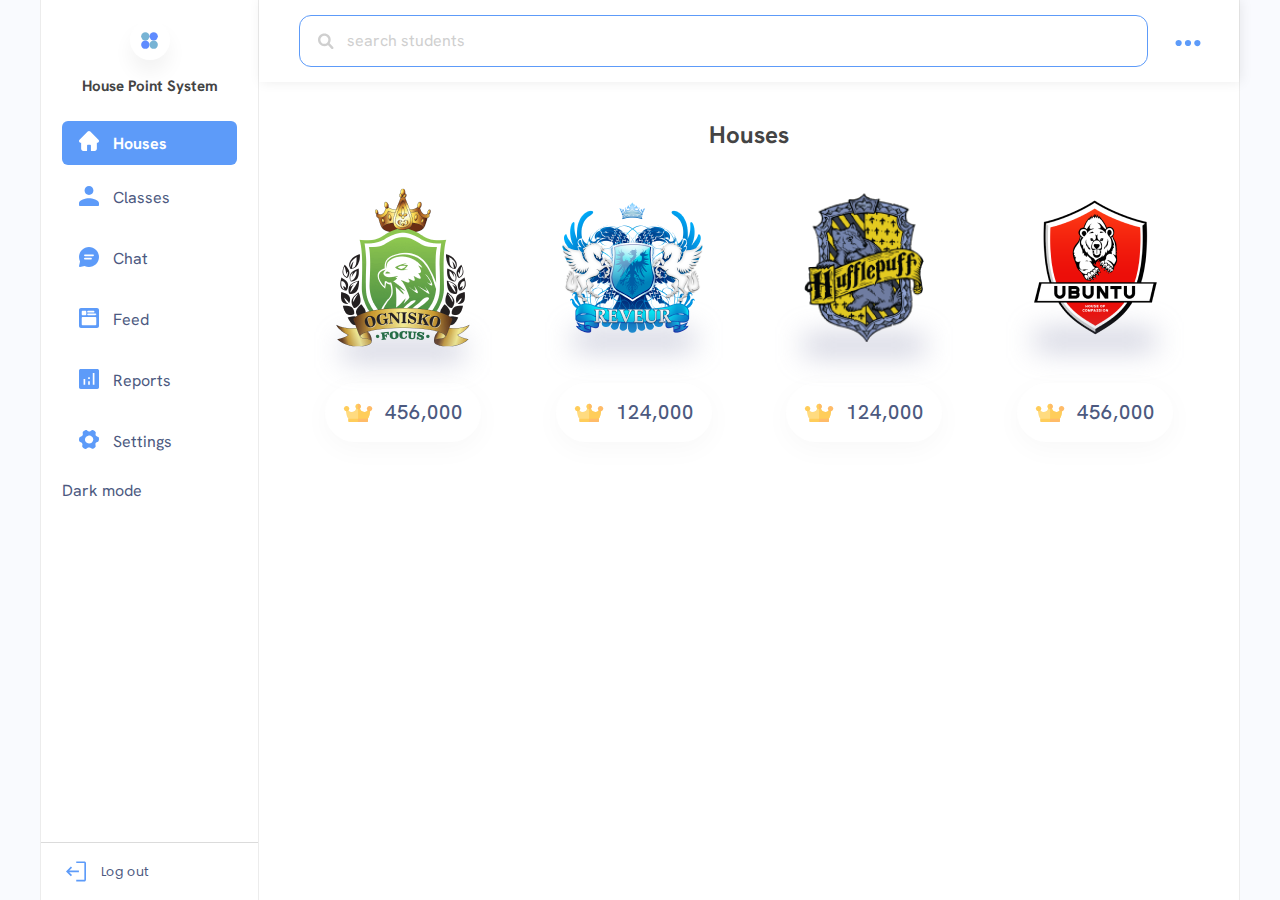
==== index.html @ 37ac84a2 "initial commit" ====
<!DOCTYPE html>
<html lang="en">
<head>
    <meta charset="UTF-8">
    <meta http-equiv="X-UA-Compatible" content="IE=edge">
    <meta name="viewport" content="width=device-width, initial-scale=1.0">
    <!-- Hanken Grotesk Fonts -->
    <link rel="preconnect" href="https://fonts.googleapis.com"><link rel="preconnect" href="https://fonts.gstatic.com" crossorigin><link href="https://fonts.googleapis.com/css2?family=Hanken+Grotesk:ital,wght@0,300;0,400;0,500;0,600;0,700;1,400;1,500&display=swap" rel="stylesheet">
    <!-- Poppins Fonts -->
    <link rel="preconnect" href="https://fonts.googleapis.com"><link rel="preconnect" href="https://fonts.gstatic.com" crossorigin><link href="https://fonts.googleapis.com/css2?family=Poppins:ital,wght@0,300;0,400;0,500;0,600;0,700;1,300;1,400;1,500;1,600&display=swap" rel="stylesheet">
    <!-- Roboto Fonts -->
    <link rel="preconnect" href="https://fonts.googleapis.com"><link rel="preconnect" href="https://fonts.gstatic.com" crossorigin><link href="https://fonts.googleapis.com/css2?family=Roboto:wght@400;500;700&display=swap" rel="stylesheet">
    <!-- CSS -->
    <link rel="stylesheet" href="./css/style.css">
    <title>House Point System</title>
</head>
<body>
    <div class="layout">

        <!-- ================ Sidebar Start ================== -->
        <aside class="sidebar">

            <!-- Menu -->
            <div class="sidebar__menu">

                <div class="sidebar__menu-brand">
                    <div class="sidebar__menu-logo">
                        <img src="./images/logo.svg" alt="Logo">
                    </div>
                    <h5 class="sidebar__menu-title">House Point System</h5>
                </div>

                <nav class="sidebar__menu-nav">
                    <ul class="sidebar__menu-list">
                        <li class="sidebar__menu-item">
                            <a href="#" class="sidebar__menu-link active">
                                <span class="sidebar__menu-icon">
                                    <svg width="20" height="21" viewBox="0 0 20 21" fill="none" xmlns="http://www.w3.org/2000/svg">
                                    <path d="M19.4628 8.69992C19.4623 8.69947 19.4618 8.69901 19.4614 8.69855L11.3021 0.539606C10.9544 0.19167 10.492 0 10.0001 0C9.50828 0 9.04589 0.191517 8.69796 0.539453L0.542984 8.69428C0.540237 8.69702 0.53749 8.69992 0.534743 8.70267C-0.179441 9.42097 -0.17822 10.5864 0.538253 11.3029C0.865587 11.6304 1.29791 11.8201 1.76015 11.8399C1.77892 11.8417 1.79784 11.8426 1.81692 11.8426H2.14212V17.8471C2.14212 19.0353 3.10886 20.002 4.29733 20.002H7.48949C7.81301 20.002 8.07549 19.7397 8.07549 19.416V14.7085C8.07549 14.1663 8.51651 13.7253 9.05871 13.7253H10.9415C11.4837 13.7253 11.9248 14.1663 11.9248 14.7085V19.416C11.9248 19.7397 12.1871 20.002 12.5108 20.002H15.7029C16.8914 20.002 17.8581 19.0353 17.8581 17.8471V11.8426H18.1597C18.6514 11.8426 19.1138 11.6511 19.4618 11.3032C20.1791 10.5855 20.1794 9.41808 19.4628 8.69992Z" fill="currentColor"/>
                                    </svg>
                                </span>
                                <span>Houses</span>
                            </a>
                        </li>

                        <li class="sidebar__menu-item">
                            <a href="./classes.html" class="sidebar__menu-link">
                                <span class="sidebar__menu-icon">
                                    <svg width="20" height="20" viewBox="0 0 20 20" fill="none" xmlns="http://www.w3.org/2000/svg">
                                    <path fill-rule="evenodd" clip-rule="evenodd" d="M10 0C7.5434 0 5.55556 1.98785 5.55556 4.44444C5.55556 6.90104 7.5434 8.88889 10 8.88889C12.4566 8.88889 14.4444 6.90104 14.4444 4.44444C14.4444 1.98785 12.4566 0 10 0ZM10 12.2222C6.66233 12.2222 0 13.8976 0 17.2222V18.8889C0 19.5009 0.499132 20 1.11111 20H18.8889C19.5009 20 20 19.5009 20 18.8889V17.2222C20 13.8976 13.3377 12.2222 10 12.2222Z" fill="currentColor"/>
                                    </svg>
                                </span>
                                <span>Classes</span>
                            </a>
                        </li>

                        <li class="sidebar__menu-item">
                            <a href="./chat.html" class="sidebar__menu-link">
                                <span class="sidebar__menu-icon">
                                    <svg width="20" height="20" viewBox="0 0 20 20" fill="none" xmlns="http://www.w3.org/2000/svg">
                                    <path d="M17.0627 2.92973C13.1567 -0.976283 6.83461 -0.976869 2.92805 2.92973C-0.212954 6.0707 -0.806496 10.7411 1.05048 14.4605L0.0209755 18.9889C-0.112838 19.5775 0.414677 20.1052 1.00349 19.9714L5.53193 18.9419C12.1162 22.2293 19.9902 17.47 19.9902 9.99708C19.9902 7.32745 18.9505 4.81755 17.0627 2.92973ZM12.0803 12.4859H5.82548C5.37208 12.4859 5.00453 12.1184 5.00453 11.665C5.00453 11.2116 5.37208 10.8441 5.82548 10.8441H12.0803C12.5337 10.8441 12.9012 11.2116 12.9012 11.665C12.9012 12.1184 12.5337 12.4859 12.0803 12.4859ZM14.1652 9.15006H5.82548C5.37208 9.15006 5.00453 8.78251 5.00453 8.32912C5.00453 7.87572 5.37208 7.50817 5.82548 7.50817H14.1652C14.6186 7.50817 14.9862 7.87572 14.9862 8.32912C14.9862 8.78251 14.6186 9.15006 14.1652 9.15006Z" fill="currentColor"/>
                                    </svg>
                                </span>
                                <span>Chat</span>
                            </a>
                        </li>

                        <li class="sidebar__menu-item">
                            <a href="./feed.html" class="sidebar__menu-link">
                                <span class="sidebar__menu-icon">
                                    <svg width="20" height="20" viewBox="0 0 20 20" fill="none" xmlns="http://www.w3.org/2000/svg">
                                    <path fill-rule="evenodd" clip-rule="evenodd" d="M0 2C0 0.895431 0.895431 0 2 0H18C19.1046 0 20 0.895431 20 2V18C20 19.1046 19.1046 20 18 20H2C0.895431 20 0 19.1046 0 18V2ZM2.72727 3.72728C2.72727 3.17499 3.17499 2.72728 3.72727 2.72728H6.27273C6.82501 2.72728 7.27273 3.17499 7.27273 3.72728V6.27273C7.27273 6.82502 6.82501 7.27273 6.27273 7.27273H3.72727C3.17499 7.27273 2.72727 6.82502 2.72727 6.27273V3.72728ZM9.09091 2.72728C8.58883 2.72728 8.18182 3.13429 8.18182 3.63637C8.18182 4.13844 8.58883 4.54546 9.09091 4.54546H14.5455C15.0475 4.54546 15.4545 4.13844 15.4545 3.63637C15.4545 3.13429 15.0475 2.72728 14.5455 2.72728H9.09091ZM8.18182 6.36364C8.18182 5.86156 8.58883 5.45455 9.09091 5.45455H16.3636C16.8657 5.45455 17.2727 5.86156 17.2727 6.36364C17.2727 6.86572 16.8657 7.27273 16.3636 7.27273H9.09091C8.58883 7.27273 8.18182 6.86572 8.18182 6.36364ZM3.72727 9.09091C3.17499 9.09091 2.72727 9.53863 2.72727 10.0909V16.2727C2.72727 16.825 3.17499 17.2727 3.72727 17.2727H16.2727C16.825 17.2727 17.2727 16.825 17.2727 16.2727V10.0909C17.2727 9.53863 16.825 9.09091 16.2727 9.09091H3.72727Z" fill="currentColor"/>
                                    </svg>
                                </span>
                                <span>Feed</span>
                            </a>
                        </li>

                        <li class="sidebar__menu-item">
                            <a href="#" class="sidebar__menu-link">
                                <span class="sidebar__menu-icon">
                                    <svg width="20" height="20" viewBox="0 0 20 20" fill="none" xmlns="http://www.w3.org/2000/svg">
                                    <path d="M4.55556 15.6389H6.22222V9.94444H4.55556V15.6389ZM13.7778 15.6389H15.4444V3.97222H13.7778V15.6389ZM9.16667 15.6389H10.8333V12.3611H9.16667V15.6389ZM9.16667 9.94444H10.8333V8.27778H9.16667V9.94444ZM1.66667 20C1.22222 20 0.833333 19.8333 0.5 19.5C0.166667 19.1667 0 18.7778 0 18.3333V1.66667C0 1.22222 0.166667 0.833333 0.5 0.5C0.833333 0.166667 1.22222 0 1.66667 0H18.3333C18.7778 0 19.1667 0.166667 19.5 0.5C19.8333 0.833333 20 1.22222 20 1.66667V18.3333C20 18.7778 19.8333 19.1667 19.5 19.5C19.1667 19.8333 18.7778 20 18.3333 20H1.66667Z" fill="currentColor"/>
                                    </svg>
                                </span>
                                <span>Reports</span>
                            </a>
                        </li>

                        <li class="sidebar__menu-item">
                            <a href="#" class="sidebar__menu-link">
                                <span class="sidebar__menu-icon">
                                    <svg width="20" height="19" viewBox="0 0 20 19" fill="none" xmlns="http://www.w3.org/2000/svg">
                                    <path d="M19.7275 7.33663C19.3422 6.9604 17.8009 6.58416 17.0302 5.83168C16.8375 5.64356 16.8375 5.45545 16.6449 5.26733C16.4522 4.32673 16.6449 3.57426 16.8375 2.82178C16.8375 2.25743 16.4522 1.69307 15.6815 0.940594C14.9109 0.376238 13.9475 0 13.3695 0H13.1769C12.5989 0 11.4429 1.31683 10.6722 1.50495C10.4796 1.50495 10.2869 1.50495 10.0942 1.50495H9.90156C8.93822 1.12871 8.36023 0.564357 7.97489 0.188119C7.78223 4.20478e-08 7.3969 0 7.20423 0C6.8189 0 6.43356 0.188119 5.85557 0.376238C4.89224 0.752475 3.92891 1.50495 3.73624 2.06931C3.73624 2.25743 3.73624 2.44554 3.73624 2.63366C3.73624 3.38614 3.92891 4.32673 3.73624 5.07921C3.54357 5.26733 3.35091 5.64356 3.15824 5.83168C2.38758 6.58416 1.61691 6.77228 1.03891 6.9604C0.460916 7.14852 0.26825 7.71287 0.0755839 8.84159C-0.117082 9.78218 0.0755836 11.099 0.460916 11.4752C0.846248 12.0396 2.38758 12.2277 2.96557 12.9802C3.15824 13.1683 3.15824 13.5446 3.35091 13.7327C3.54357 14.8614 3.35091 15.4257 3.15824 16.1782C3.15824 16.7426 3.54357 17.3069 4.31424 18.0594C5.0849 18.6238 6.04823 19 6.62623 19H6.8189C7.3969 19 8.55289 17.6832 9.32356 17.4951C9.51622 17.4951 9.70889 17.4951 9.90156 17.4951C10.0942 17.4951 10.4796 17.4951 10.6722 17.4951C11.6355 17.6832 12.2135 18.2475 12.5989 18.6238C12.5989 18.6238 12.5989 18.6238 12.7915 18.6238C12.9842 18.8119 13.1769 18.8119 13.3695 18.8119C13.7549 18.8119 14.1402 18.6238 14.7182 18.4356C15.6815 18.0594 16.4522 17.1188 16.6449 16.5545C16.8375 15.9901 16.2595 14.4852 16.4522 13.5446C16.6449 13.3564 16.6449 13.1683 16.8375 12.7921C17.6082 12.0396 18.3789 11.8515 18.9569 11.6634C19.5349 11.4752 19.7275 10.7228 19.9202 9.78218C20.1129 8.84159 19.9202 7.71287 19.7275 7.33663ZM12.9842 12.4158C12.9842 12.604 12.9842 12.604 12.9842 12.4158C12.0209 13.1683 11.0576 13.5446 10.0942 13.5446C9.32356 13.5446 8.55289 13.3564 7.78223 12.7921C7.01156 12.4158 6.62623 11.6634 6.2409 10.9109C6.04823 10.3465 5.85557 9.59406 6.04823 8.84159C6.2409 8.08911 6.62623 7.33663 7.20423 6.77228C7.78223 6.20792 8.36023 5.83168 9.13089 5.64356H9.32356C10.0942 5.45545 10.8649 5.64356 11.6355 5.83168C12.4062 6.20792 12.9842 6.77228 13.5622 7.33663C13.9475 8.08911 14.3329 8.84159 14.3329 9.59406C14.1402 10.7228 13.7549 11.6634 12.9842 12.4158Z" fill="currentColor"/>
                                    </svg>
                                </span>
                                <span>Settings</span>
                            </a>
                        </li>

                        <li class="sidebar__menu-item">
                            <button id="dark-light-mode">Dark mode</button>
                        </li>
                    </ul>
                </nav>
            </div>

            <!-- Logout link -->
            <div class="sidebar__logout">
                <a href="./login.html" class="sidebar__logout-link">
                    <img src="./images/logout-icon.svg" alt="icon">
                    <span>Log out</span>
                </a>
            </div>
        </aside>
        <!-- ================ Sidebar End ================== -->

        <main class="main-section">

            <!-- ================ Search Start ================== -->
            <section class="search">
                <form class="search__form">
                    <div class="search__form-row">
                        <img src="./images/search-icon.svg" class="search__form-icon" alt="Search icon">
                        <input type="text" class="search__form-input" placeholder="search students">
                    </div>
                </form>
                <div class="search__dropwdown">
                    <button type="button" class="search__dropwdown-btn">
                        <img src="./images/dots-icon.svg" alt="Dots icon">
                    </button>
                    <div class="search__dropwdown-dropwdown">
                        <div class="search__dropwdown-header">
                            <h3>More options</h3>
                            <button class="search__dropwdown-close">
                                <svg width="20" height="20" viewBox="0 0 20 20" fill="none" xmlns="http://www.w3.org/2000/svg">
                                <path fill-rule="evenodd" clip-rule="evenodd" d="M1.94663 16.6131L8.24543 9.99935L1.94663 3.38561C1.53063 2.94881 1.58684 2.29121 2.07217 1.91681C2.5575 1.54241 3.28816 1.593 3.70416 2.02979L10.0013 8.64179L16.2984 2.02979C16.7144 1.593 17.4451 1.54241 17.9304 1.91681C18.4158 2.29121 18.472 2.94881 18.056 3.38561L11.7572 9.99935L18.056 16.6131C18.472 17.0499 18.4158 17.7075 17.9304 18.0819C17.4451 18.4563 16.7144 18.4057 16.2984 17.9689L10.0013 11.3569L3.70416 17.9689C3.28816 18.4057 2.5575 18.4563 2.07217 18.0819C1.58684 17.7075 1.53063 17.0499 1.94663 16.6131Z" fill="currentColor"/>
                                </svg>
                            </button>
                        </div>
                        <ul class="search__dropwdown-list">
                            <div class="search__dropwdown-arrow">
                                <div class="search__dropwdown-rectangle"></div>
                            </div>
                            <li class="search__dropwdown-item">
                                <button type="button" class="search__dropwdown-link" data-id="multi-points-modal">
                                    <img src="./images/check.svg" class="search__dropwdown-icon" alt="Check icon">
                                    <span>Adjust Points For Multiple Houses</span>
                                </button>
                            </li>
                            <li class="search__dropwdown-item">
                                <button type="button" class="search__dropwdown-link" data-id="reset-points-modal">
                                    <img src="./images/reset.svg" class="search__dropwdown-icon" alt="Reset icon">
                                    <span>Reset House Points</span>
                                </button>
                            </li>
                        </ul>
                    </div>
                </div>
            </section>
            <!-- ================ Search End ================== -->

            <!-- ================ Houses Start ================== -->
            <section class="houses">
                <div class="houses-wrapper">
                    <h3 class="text-center">Houses</h3>
    
                    <div class="houses__cards">
    
                        <!-- Card 1 -->
                        <div class="houses__card" data-id="ognisko-modal">
                            <div class="houses__card-image">
                                <img src="./images/ognisko.png" alt="Ognisko">
                                <div class="houses__card-shadow"></div>
                            </div>
                            <div class="houses__card-footer">
                                <div class="houses__card-count">
                                    <img src="./images/crown.svg" alt="Crown icon">
                                    <p>456,000</p>
                                </div>
                            </div>
                        </div>
    
                        <!-- Card 2 -->
                        <div class="houses__card" data-id="reveur-modal">
                            <div class="houses__card-image">
                                <img src="./images/reveur.png" alt="Reveur">
                                <div class="houses__card-shadow"></div>
                            </div>
                            <div class="houses__card-footer">
                                <div class="houses__card-count">
                                    <img src="./images/crown.svg" alt="Crown icon">
                                    <p>124,000</p>
                                </div>
                            </div>
                        </div>
    
                        <!-- Card 3 -->
                        <div class="houses__card" data-id="hufflepuf-modal">
                            <div class="houses__card-image">
                                <img src="./images/hufflepuf.png" alt="Hufflepuf">
                                <div class="houses__card-shadow"></div>
                            </div>
                            <div class="houses__card-footer">
                                <div class="houses__card-count">
                                    <img src="./images/crown.svg" alt="Crown icon">
                                    <p>124,000</p>
                                </div>
                            </div>
                        </div>
    
                        <!-- Card 4 -->
                        <div class="houses__card" data-id="ubuntu-modal">
                            <div class="houses__card-image">
                                <img src="./images/ubunto.png" alt="Ubunto">
                                <div class="houses__card-shadow"></div>
                            </div>
                            <div class="houses__card-footer">
                                <div class="houses__card-count">
                                    <img src="./images/crown.svg" alt="Crown icon">
                                    <p>456,000</p>
                                </div>
                            </div>
                        </div>
                    </div>
                </div>
            </section>
            <!-- ================ Houses End ================== -->
        </main>
    </div>

    <!-- ================ Ognisko Modal Start ================== -->
    <div class="backdrop ognisko-modal">
        <div class="modal">
            <div class="modal__header">
                <img src="./images/ognisko.png" class="modal__header-image" alt="ognisko image">
                <button type="button" class="modal__header-btn" data-toggle="ognisko-modal">
                    <svg width="20" height="20" viewBox="0 0 20 20" fill="none" xmlns="http://www.w3.org/2000/svg">
                    <path fill-rule="evenodd" clip-rule="evenodd" d="M1.94663 16.6131L8.24543 9.99935L1.94663 3.38561C1.53063 2.94881 1.58684 2.29121 2.07217 1.91681C2.5575 1.54241 3.28816 1.593 3.70416 2.02979L10.0013 8.64179L16.2984 2.02979C16.7144 1.593 17.4451 1.54241 17.9304 1.91681C18.4158 2.29121 18.472 2.94881 18.056 3.38561L11.7572 9.99935L18.056 16.6131C18.472 17.0499 18.4158 17.7075 17.9304 18.0819C17.4451 18.4563 16.7144 18.4057 16.2984 17.9689L10.0013 11.3569L3.70416 17.9689C3.28816 18.4057 2.5575 18.4563 2.07217 18.0819C1.58684 17.7075 1.53063 17.0499 1.94663 16.6131Z" fill="currentColor"/>
                    </svg>
                </button>
            </div>
            <div class="modal__body">
                <div class="points__current">
                    <p class="text-center">Current Points</p>
                    <div class="points__current-score">
                        <img src="./images/crown.svg" alt="Crown icon">
                        <p>12,400</p>
                    </div>
                </div>

                <form class="addpoints">
                    <div class="addpoints__tabs">

                        <div class="addpoints__tabs-header ognisko-tab-header">
                            <button type="button" class="addpoints__tabs-btn active" data-toggle="ognisko-add-points-tab">
                                Add points
                            </button>
                            <button type="button" class="addpoints__tabs-btn subtract-btn" data-toggle="ognisko-subtract-points-tab">
                                Subtract points
                            </button>
                        </div>

                        <div class="addpoints__tabs-content">
                            <div class="addpoints__tabs-tab ognisko-add-points-tab active ognisko-tab-content">
                                <div class="addpoints__amount">
                                    <p class="addpoints__amount-title">Select Amount</p>

                                    <div class="addpoints__amount-slider-wrapper no-scrollbar">
                                        <div class="addpoints__amount-slider">
                                            <div class="addpoints__amount-item">
                                                <p>+100</p>
                                            </div>
                                            <div class="addpoints__amount-item active">
                                                <p>+200</p>
                                            </div>
                                            <div class="addpoints__amount-item">
                                                <p>+300</p>
                                            </div>
                                            <div class="addpoints__amount-item">
                                                <p>+400</p>
                                            </div>
                                            <div class="addpoints__amount-item">
                                                <p>+500</p>
                                            </div>
                                        </div>
                                    </div>
                                </div>

                                <div class="select__slider-container no-scrollbar">
                                    <div class="select__slider">
                                        <div class="select__slider-item">
                                            <p>Choose Reason</p>
                                        </div>
                                        <div class="select__slider-item">
                                            <p>Active in Class</p>
                                        </div>
                                        <div class="select__slider-item">
                                            <p>Helping Another Student</p>
                                        </div>
                                        <div class="select__slider-item active">
                                            <p>Turned in Homework</p>
                                        </div>
                                        <div class="select__slider-item">
                                            <p>Reason 1</p>
                                        </div>
                                        <div class="select__slider-item">
                                            <p>Reason 2</p>
                                        </div>
                                        <div class="select__slider-item">
                                            <p>Reason 3</p>
                                        </div>
                                        <div class="select__slider-item">
                                            <p>Reason 4</p>
                                        </div>
                                        <div class="select__slider-item">
                                            <p>Reason 5</p>
                                        </div>
                                        <div class="select__slider-item">
                                            <p>Reason 6</p>
                                        </div>
                                    </div>
                                </div>
                            </div>
                            <div class="addpoints__tabs-tab ognisko-subtract-points-tab ognisko-tab-content">
                                <div class="addpoints__amount subtract-amount">
                                    <p class="addpoints__amount-title">Select Amount</p>

                                    <div class="addpoints__amount-slider-wrapper no-scrollbar">
                                        <div class="addpoints__amount-slider subtract-slider">
                                            <div class="addpoints__amount-item">
                                                <p>-100</p>
                                            </div>
                                            <div class="addpoints__amount-item active">
                                                <p>-200</p>
                                            </div>
                                            <div class="addpoints__amount-item">
                                                <p>-300</p>
                                            </div>
                                            <div class="addpoints__amount-item">
                                                <p>-400</p>
                                            </div>
                                            <div class="addpoints__amount-item">
                                                <p>-500</p>
                                            </div>
                                        </div>
                                    </div>
                                </div>

                                <div class="select__slider-container no-scrollbar">
                                    <div class="select__slider subtract-slider">
                                        <div class="select__slider-item">
                                            <p>Choose Reason</p>
                                        </div>
                                        <div class="select__slider-item">
                                            <p>Active in Class</p>
                                        </div>
                                        <div class="select__slider-item">
                                            <p>Helping Another Student</p>
                                        </div>
                                        <div class="select__slider-item active">
                                            <p>Turned in Homework</p>
                                        </div>
                                        <div class="select__slider-item">
                                            <p>Reason 1</p>
                                        </div>
                                        <div class="select__slider-item">
                                            <p>Reason 2</p>
                                        </div>
                                        <div class="select__slider-item">
                                            <p>Reason 3</p>
                                        </div>
                                        <div class="select__slider-item">
                                            <p>Reason 4</p>
                                        </div>
                                        <div class="select__slider-item">
                                            <p>Reason 5</p>
                                        </div>
                                        <div class="select__slider-item">
                                            <p>Reason 6</p>
                                        </div>
                                    </div>
                                </div>
                            </div>
                        </div>
                    </div>

                    <button type="submit" class="btn btn-primary">
                        Add Points
                    </button>
                </form>
            </div>
        </div>
    </div>
    <!-- ================ Ognisko Modal Start ================== -->
    
    <!-- ================ Reveur Modal Start =================== -->
    <div class="backdrop reveur-modal">
        <div class="modal">
            <div class="modal__header">
                <img src="./images/reveur-sm.png" class="modal__header-image" alt="Rever image">
                <button type="button" class="modal__header-btn" data-toggle="reveur-modal">
                    <svg width="20" height="20" viewBox="0 0 20 20" fill="none" xmlns="http://www.w3.org/2000/svg">
                    <path fill-rule="evenodd" clip-rule="evenodd" d="M1.94663 16.6131L8.24543 9.99935L1.94663 3.38561C1.53063 2.94881 1.58684 2.29121 2.07217 1.91681C2.5575 1.54241 3.28816 1.593 3.70416 2.02979L10.0013 8.64179L16.2984 2.02979C16.7144 1.593 17.4451 1.54241 17.9304 1.91681C18.4158 2.29121 18.472 2.94881 18.056 3.38561L11.7572 9.99935L18.056 16.6131C18.472 17.0499 18.4158 17.7075 17.9304 18.0819C17.4451 18.4563 16.7144 18.4057 16.2984 17.9689L10.0013 11.3569L3.70416 17.9689C3.28816 18.4057 2.5575 18.4563 2.07217 18.0819C1.58684 17.7075 1.53063 17.0499 1.94663 16.6131Z" fill="currentColor"/>
                    </svg>
                </button>
            </div>
            <div class="modal__body">
                <div class="points__current">
                    <p class="text-center">Current Points</p>
                    <div class="points__current-score">
                        <img src="./images/crown.svg" alt="Crown icon">
                        <p>12,400</p>
                    </div>
                </div>

                <form class="addpoints">
                    <div class="addpoints__tabs">

                        <div class="addpoints__tabs-header reveur-tab-header">
                            <button type="button" class="addpoints__tabs-btn active" data-toggle="add-points-tab">
                                Add points
                            </button>
                            <button type="button" class="addpoints__tabs-btn subtract-btn" data-toggle="subtract-points-tab">
                                Subtract points
                            </button>
                        </div>

                        <div class="addpoints__tabs-content">
                            <div class="addpoints__tabs-tab add-points-tab active reveur-tab-content">
                                <div class="addpoints__amount">
                                    <p class="addpoints__amount-title">Select Amount</p>

                                    <div class="addpoints__amount-slider-wrapper no-scrollbar">
                                        <div class="addpoints__amount-slider">
                                            <div class="addpoints__amount-item">
                                                <p>+100</p>
                                            </div>
                                            <div class="addpoints__amount-item active">
                                                <p>+200</p>
                                            </div>
                                            <div class="addpoints__amount-item">
                                                <p>+300</p>
                                            </div>
                                            <div class="addpoints__amount-item">
                                                <p>+400</p>
                                            </div>
                                            <div class="addpoints__amount-item">
                                                <p>+500</p>
                                            </div>
                                        </div>
                                    </div>
                                </div>

                                <div class="select__slider-container no-scrollbar">
                                    <div class="select__slider">
                                        <div class="select__slider-item">
                                            <p>Choose Reason</p>
                                        </div>
                                        <div class="select__slider-item">
                                            <p>Active in Class</p>
                                        </div>
                                        <div class="select__slider-item">
                                            <p>Helping Another Student</p>
                                        </div>
                                        <div class="select__slider-item active">
                                            <p>Turned in Homework</p>
                                        </div>
                                        <div class="select__slider-item">
                                            <p>Reason 1</p>
                                        </div>
                                        <div class="select__slider-item">
                                            <p>Reason 2</p>
                                        </div>
                                        <div class="select__slider-item">
                                            <p>Reason 3</p>
                                        </div>
                                        <div class="select__slider-item">
                                            <p>Reason 4</p>
                                        </div>
                                        <div class="select__slider-item">
                                            <p>Reason 5</p>
                                        </div>
                                        <div class="select__slider-item">
                                            <p>Reason 6</p>
                                        </div>
                                    </div>
                                </div>
                            </div>
                            <div class="addpoints__tabs-tab subtract-points-tab reveur-tab-content">
                                <div class="addpoints__amount subtract-amount">
                                    <p class="addpoints__amount-title">Select Amount</p>

                                    <div class="addpoints__amount-slider-wrapper no-scrollbar">
                                        <div class="addpoints__amount-slider subtract-slider">
                                            <div class="addpoints__amount-item">
                                                <p>-100</p>
                                            </div>
                                            <div class="addpoints__amount-item active">
                                                <p>-200</p>
                                            </div>
                                            <div class="addpoints__amount-item">
                                                <p>-300</p>
                                            </div>
                                            <div class="addpoints__amount-item">
                                                <p>-400</p>
                                            </div>
                                            <div class="addpoints__amount-item">
                                                <p>-500</p>
                                            </div>
                                        </div>
                                    </div>
                                </div>

                                <div class="select__slider-container no-scrollbar">
                                    <div class="select__slider subtract-slider">
                                        <div class="select__slider-item">
                                            <p>Choose Reason</p>
                                        </div>
                                        <div class="select__slider-item">
                                            <p>Active in Class</p>
                                        </div>
                                        <div class="select__slider-item">
                                            <p>Helping Another Student</p>
                                        </div>
                                        <div class="select__slider-item active">
                                            <p>Turned in Homework</p>
                                        </div>
                                        <div class="select__slider-item">
                                            <p>Reason 1</p>
                                        </div>
                                        <div class="select__slider-item">
                                            <p>Reason 2</p>
                                        </div>
                                        <div class="select__slider-item">
                                            <p>Reason 3</p>
                                        </div>
                                        <div class="select__slider-item">
                                            <p>Reason 4</p>
                                        </div>
                                        <div class="select__slider-item">
                                            <p>Reason 5</p>
                                        </div>
                                        <div class="select__slider-item">
                                            <p>Reason 6</p>
                                        </div>
                                    </div>
                                </div>
                            </div>
                        </div>
                    </div>

                    <button type="submit" class="btn btn-primary">
                        Add Points
                    </button>
                </form>
            </div>
        </div>
    </div>
    <!-- ================ Reveur Modal Start =================== -->

    <!-- ================ Hufflepuf Modal Start ================ -->
    <div class="backdrop hufflepuf-modal">
        <div class="modal">
            <div class="modal__header">
                <img src="./images/hufflepuf.png" class="modal__header-image" alt="Hufflepuf image">
                <button type="button" class="modal__header-btn" data-toggle="hufflepuf-modal">
                    <svg width="20" height="20" viewBox="0 0 20 20" fill="none" xmlns="http://www.w3.org/2000/svg">
                    <path fill-rule="evenodd" clip-rule="evenodd" d="M1.94663 16.6131L8.24543 9.99935L1.94663 3.38561C1.53063 2.94881 1.58684 2.29121 2.07217 1.91681C2.5575 1.54241 3.28816 1.593 3.70416 2.02979L10.0013 8.64179L16.2984 2.02979C16.7144 1.593 17.4451 1.54241 17.9304 1.91681C18.4158 2.29121 18.472 2.94881 18.056 3.38561L11.7572 9.99935L18.056 16.6131C18.472 17.0499 18.4158 17.7075 17.9304 18.0819C17.4451 18.4563 16.7144 18.4057 16.2984 17.9689L10.0013 11.3569L3.70416 17.9689C3.28816 18.4057 2.5575 18.4563 2.07217 18.0819C1.58684 17.7075 1.53063 17.0499 1.94663 16.6131Z" fill="currentColor"/>
                    </svg>
                </button>
            </div>
            <div class="modal__body">
                <div class="points__current">
                    <p class="text-center">Current Points</p>
                    <div class="points__current-score">
                        <img src="./images/crown.svg" alt="Crown icon">
                        <p>12,400</p>
                    </div>
                </div>

                <form class="addpoints">
                    <div class="addpoints__tabs">

                        <div class="addpoints__tabs-header hufflepuf-tab-header">
                            <button type="button" class="addpoints__tabs-btn active" data-toggle="hufflepuf-add-points-tab">
                                Add points
                            </button>
                            <button type="button" class="addpoints__tabs-btn subtract-btn" data-toggle="hufflepuf-subtract-points-tab">
                                Subtract points
                            </button>
                        </div>

                        <div class="addpoints__tabs-content">
                            <div class="addpoints__tabs-tab hufflepuf-add-points-tab hufflepuf-tab-content active">
                                <div class="addpoints__amount">
                                    <p class="addpoints__amount-title">Select Amount</p>

                                    <div class="addpoints__amount-slider-wrapper no-scrollbar">
                                        <div class="addpoints__amount-slider">
                                            <div class="addpoints__amount-item">
                                                <p>+100</p>
                                            </div>
                                            <div class="addpoints__amount-item active">
                                                <p>+200</p>
                                            </div>
                                            <div class="addpoints__amount-item">
                                                <p>+300</p>
                                            </div>
                                            <div class="addpoints__amount-item">
                                                <p>+400</p>
                                            </div>
                                            <div class="addpoints__amount-item">
                                                <p>+500</p>
                                            </div>
                                        </div>
                                    </div>
                                </div>

                                <div class="select__slider-container no-scrollbar">
                                    <div class="select__slider">
                                        <div class="select__slider-item">
                                            <p>Choose Reason</p>
                                        </div>
                                        <div class="select__slider-item">
                                            <p>Active in Class</p>
                                        </div>
                                        <div class="select__slider-item">
                                            <p>Helping Another Student</p>
                                        </div>
                                        <div class="select__slider-item active">
                                            <p>Turned in Homework</p>
                                        </div>
                                        <div class="select__slider-item">
                                            <p>Reason 1</p>
                                        </div>
                                        <div class="select__slider-item">
                                            <p>Reason 2</p>
                                        </div>
                                        <div class="select__slider-item">
                                            <p>Reason 3</p>
                                        </div>
                                        <div class="select__slider-item">
                                            <p>Reason 4</p>
                                        </div>
                                        <div class="select__slider-item">
                                            <p>Reason 5</p>
                                        </div>
                                        <div class="select__slider-item">
                                            <p>Reason 6</p>
                                        </div>
                                    </div>
                                </div>
                            </div>
                            <div class="addpoints__tabs-tab hufflepuf-subtract-points-tab hufflepuf-tab-content">
                                <div class="addpoints__amount subtract-amount">
                                    <p class="addpoints__amount-title">Select Amount</p>

                                    <div class="addpoints__amount-slider-wrapper no-scrollbar">
                                        <div class="addpoints__amount-slider subtract-slider">
                                            <div class="addpoints__amount-item">
                                                <p>-100</p>
                                            </div>
                                            <div class="addpoints__amount-item active">
                                                <p>-200</p>
                                            </div>
                                            <div class="addpoints__amount-item">
                                                <p>-300</p>
                                            </div>
                                            <div class="addpoints__amount-item">
                                                <p>-400</p>
                                            </div>
                                            <div class="addpoints__amount-item">
                                                <p>-500</p>
                                            </div>
                                        </div>
                                    </div>
                                </div>

                                <div class="select__slider-container no-scrollbar">
                                    <div class="select__slider subtract-slider">
                                        <div class="select__slider-item">
                                            <p>Choose Reason</p>
                                        </div>
                                        <div class="select__slider-item">
                                            <p>Active in Class</p>
                                        </div>
                                        <div class="select__slider-item">
                                            <p>Helping Another Student</p>
                                        </div>
                                        <div class="select__slider-item active">
                                            <p>Turned in Homework</p>
                                        </div>
                                        <div class="select__slider-item">
                                            <p>Reason 1</p>
                                        </div>
                                        <div class="select__slider-item">
                                            <p>Reason 2</p>
                                        </div>
                                        <div class="select__slider-item">
                                            <p>Reason 3</p>
                                        </div>
                                        <div class="select__slider-item">
                                            <p>Reason 4</p>
                                        </div>
                                        <div class="select__slider-item">
                                            <p>Reason 5</p>
                                        </div>
                                        <div class="select__slider-item">
                                            <p>Reason 6</p>
                                        </div>
                                    </div>
                                </div>
                            </div>
                        </div>
                    </div>

                    <button type="submit" class="btn btn-primary">
                        Add Points
                    </button>
                </form>
            </div>
        </div>
    </div>
    <!-- ================ Hufflepuf Modal End ================== -->

    <!-- ================ Ubuntu Modal Start ================ -->
    <div class="backdrop ubuntu-modal">
        <div class="modal">
            <div class="modal__header">
                <img src="./images/ubunto.png" class="modal__header-image" alt="Ubuntu image">
                <button type="button" class="modal__header-btn" data-toggle="ubuntu-modal">
                    <svg width="20" height="20" viewBox="0 0 20 20" fill="none" xmlns="http://www.w3.org/2000/svg">
                    <path fill-rule="evenodd" clip-rule="evenodd" d="M1.94663 16.6131L8.24543 9.99935L1.94663 3.38561C1.53063 2.94881 1.58684 2.29121 2.07217 1.91681C2.5575 1.54241 3.28816 1.593 3.70416 2.02979L10.0013 8.64179L16.2984 2.02979C16.7144 1.593 17.4451 1.54241 17.9304 1.91681C18.4158 2.29121 18.472 2.94881 18.056 3.38561L11.7572 9.99935L18.056 16.6131C18.472 17.0499 18.4158 17.7075 17.9304 18.0819C17.4451 18.4563 16.7144 18.4057 16.2984 17.9689L10.0013 11.3569L3.70416 17.9689C3.28816 18.4057 2.5575 18.4563 2.07217 18.0819C1.58684 17.7075 1.53063 17.0499 1.94663 16.6131Z" fill="currentColor"/>
                    </svg>
                </button>
            </div>
            <div class="modal__body">
                <div class="points__current">
                    <p class="text-center">Current Points</p>
                    <div class="points__current-score">
                        <img src="./images/crown.svg" alt="Crown icon">
                        <p>12,400</p>
                    </div>
                </div>

                <form class="addpoints">
                    <div class="addpoints__tabs">

                        <div class="addpoints__tabs-header ubuntu-tab-header">
                            <button type="button" class="addpoints__tabs-btn active" data-toggle="ubuntu-add-points-tab">
                                Add points
                            </button>
                            <button type="button" class="addpoints__tabs-btn subtract-btn" data-toggle="ubuntu-subtract-points-tab">
                                Subtract points
                            </button>
                        </div>

                        <div class="addpoints__tabs-content">
                            <div class="addpoints__tabs-tab ubuntu-add-points-tab ubuntu-tab-content active">
                                <div class="addpoints__amount">
                                    <p class="addpoints__amount-title">Select Amount</p>

                                    <div class="addpoints__amount-slider-wrapper no-scrollbar">
                                        <div class="addpoints__amount-slider">
                                            <div class="addpoints__amount-item">
                                                <p>+100</p>
                                            </div>
                                            <div class="addpoints__amount-item active">
                                                <p>+200</p>
                                            </div>
                                            <div class="addpoints__amount-item">
                                                <p>+300</p>
                                            </div>
                                            <div class="addpoints__amount-item">
                                                <p>+400</p>
                                            </div>
                                            <div class="addpoints__amount-item">
                                                <p>+500</p>
                                            </div>
                                        </div>
                                    </div>
                                </div>

                                <div class="select__slider-container no-scrollbar">
                                    <div class="select__slider">
                                        <div class="select__slider-item">
                                            <p>Choose Reason</p>
                                        </div>
                                        <div class="select__slider-item">
                                            <p>Active in Class</p>
                                        </div>
                                        <div class="select__slider-item">
                                            <p>Helping Another Student</p>
                                        </div>
                                        <div class="select__slider-item active">
                                            <p>Turned in Homework</p>
                                        </div>
                                        <div class="select__slider-item">
                                            <p>Reason 1</p>
                                        </div>
                                        <div class="select__slider-item">
                                            <p>Reason 2</p>
                                        </div>
                                        <div class="select__slider-item">
                                            <p>Reason 3</p>
                                        </div>
                                        <div class="select__slider-item">
                                            <p>Reason 4</p>
                                        </div>
                                        <div class="select__slider-item">
                                            <p>Reason 5</p>
                                        </div>
                                        <div class="select__slider-item">
                                            <p>Reason 6</p>
                                        </div>
                                    </div>
                                </div>
                            </div>
                            <div class="addpoints__tabs-tab ubuntu-tab-content ubuntu-subtract-points-tab">
                                <div class="addpoints__amount subtract-amount">
                                    <p class="addpoints__amount-title">Select Amount</p>

                                    <div class="addpoints__amount-slider-wrapper no-scrollbar">
                                        <div class="addpoints__amount-slider subtract-slider">
                                            <div class="addpoints__amount-item">
                                                <p>-100</p>
                                            </div>
                                            <div class="addpoints__amount-item active">
                                                <p>-200</p>
                                            </div>
                                            <div class="addpoints__amount-item">
                                                <p>-300</p>
                                            </div>
                                            <div class="addpoints__amount-item">
                                                <p>-400</p>
                                            </div>
                                            <div class="addpoints__amount-item">
                                                <p>-500</p>
                                            </div>
                                        </div>
                                    </div>
                                </div>

                                <div class="select__slider-container no-scrollbar">
                                    <div class="select__slider subtract-slider">
                                        <div class="select__slider-item">
                                            <p>Choose Reason</p>
                                        </div>
                                        <div class="select__slider-item">
                                            <p>Active in Class</p>
                                        </div>
                                        <div class="select__slider-item">
                                            <p>Helping Another Student</p>
                                        </div>
                                        <div class="select__slider-item active">
                                            <p>Turned in Homework</p>
                                        </div>
                                        <div class="select__slider-item">
                                            <p>Reason 1</p>
                                        </div>
                                        <div class="select__slider-item">
                                            <p>Reason 2</p>
                                        </div>
                                        <div class="select__slider-item">
                                            <p>Reason 3</p>
                                        </div>
                                        <div class="select__slider-item">
                                            <p>Reason 4</p>
                                        </div>
                                        <div class="select__slider-item">
                                            <p>Reason 5</p>
                                        </div>
                                        <div class="select__slider-item">
                                            <p>Reason 6</p>
                                        </div>
                                    </div>
                                </div>
                            </div>
                        </div>
                    </div>

                    <button type="submit" class="btn btn-primary">
                        Add Points
                    </button>
                </form>
            </div>
        </div>
    </div>
    <!-- ================ Ubuntu Modal End ================== -->

    <!-- ================ Multiple Points Modal Start ================ -->
    <div class="backdrop multi-points-modal">
        <div class="modal">
            <div class="modal__header">
                <h3>Multiple House Points</h3>
                <button type="button" class="modal__header-btn" data-toggle="multi-points-modal">
                    <svg width="20" height="20" viewBox="0 0 20 20" fill="none" xmlns="http://www.w3.org/2000/svg">
                    <path fill-rule="evenodd" clip-rule="evenodd" d="M1.94663 16.6131L8.24543 9.99935L1.94663 3.38561C1.53063 2.94881 1.58684 2.29121 2.07217 1.91681C2.5575 1.54241 3.28816 1.593 3.70416 2.02979L10.0013 8.64179L16.2984 2.02979C16.7144 1.593 17.4451 1.54241 17.9304 1.91681C18.4158 2.29121 18.472 2.94881 18.056 3.38561L11.7572 9.99935L18.056 16.6131C18.472 17.0499 18.4158 17.7075 17.9304 18.0819C17.4451 18.4563 16.7144 18.4057 16.2984 17.9689L10.0013 11.3569L3.70416 17.9689C3.28816 18.4057 2.5575 18.4563 2.07217 18.0819C1.58684 17.7075 1.53063 17.0499 1.94663 16.6131Z" fill="currentColor"/>
                    </svg>
                </button>
            </div>
            <div class="modal__body multi-points-body">
                <h2>Multiple House Points</h2>

                <form class="addpoints">
                    <div class="addpoints__tabs">

                        <div class="addpoints__tabs-header multi-points-tab-header">
                            <button type="button" class="addpoints__tabs-btn active" data-toggle="multi-add-points-tab">
                                Add points
                            </button>
                            <button type="button" class="addpoints__tabs-btn subtract-btn" data-toggle="multi-subtract-points-tab">
                                Subtract points
                            </button>
                        </div>

                        <div class="addpoints__tabs-content">
                            <div class="addpoints__tabs-tab multi-add-points-tab multi-points-tab-content active">
                                <div class="addpoints__amount">
                                    <p class="addpoints__amount-title">Select Amount</p>

                                    <div class="addpoints__amount-slider-wrapper no-scrollbar">
                                        <div class="addpoints__amount-slider">
                                            <div class="addpoints__amount-item">
                                                <p>+100</p>
                                            </div>
                                            <div class="addpoints__amount-item active">
                                                <p>+200</p>
                                            </div>
                                            <div class="addpoints__amount-item">
                                                <p>+300</p>
                                            </div>
                                            <div class="addpoints__amount-item">
                                                <p>+400</p>
                                            </div>
                                            <div class="addpoints__amount-item">
                                                <p>+500</p>
                                            </div>
                                        </div>
                                    </div>
                                </div>

                                <div class="multiselect__slider-container no-scrollbar">
                                    <div class="multiselect__slider">
                                        <div class="multiselect__slider-item">
                                            <input type="checkbox" id="add-all-house">
                                            <div class="multiselect__slider-square">
                                                <img src="./images/checkbox-icon.svg" alt="icon" >
                                            </div>
                                            <label for="add-all-house">All Houses</label>
                                        </div>

                                        <div class="multiselect__slider-item">
                                            <input type="checkbox" id="add-1-house" checked>
                                            <div class="multiselect__slider-square">
                                                <img src="./images/checkbox-icon.svg" alt="icon" >
                                            </div>
                                            <label for="add-1-house">Houses 1</label>
                                        </div>

                                        <div class="multiselect__slider-item">
                                            <input type="checkbox" id="add-2-house" checked>
                                            <div class="multiselect__slider-square">
                                                <img src="./images/checkbox-icon.svg" alt="icon" >
                                            </div>
                                            <label for="add-2-house">Houses 2</label>
                                        </div>

                                        <div class="multiselect__slider-item">
                                            <input type="checkbox" id="add-3-house">
                                            <div class="multiselect__slider-square">
                                                <img src="./images/checkbox-icon.svg" alt="icon" >
                                            </div>
                                            <label for="add-3-house">Houses 3</label>
                                        </div>

                                        <div class="multiselect__slider-item">
                                            <input type="checkbox" id="add-4-house">
                                            <div class="multiselect__slider-square">
                                                <img src="./images/checkbox-icon.svg" alt="icon" >
                                            </div>
                                            <label for="add-4-house">Houses 4</label>
                                        </div>

                                        <div class="multiselect__slider-item">
                                            <input type="checkbox" id="add-5-house">
                                            <div class="multiselect__slider-square">
                                                <img src="./images/checkbox-icon.svg" alt="icon" >
                                            </div>
                                            <label for="add-5-house">Houses 5</label>
                                        </div>
                                    </div>
                                </div>
                            </div>
                            <div class="addpoints__tabs-tab multi-points-tab-content multi-subtract-points-tab">
                                <div class="addpoints__amount subtract-amount">
                                    <p class="addpoints__amount-title">Select Amount</p>

                                    <div class="addpoints__amount-slider-wrapper no-scrollbar">
                                        <div class="addpoints__amount-slider subtract-slider">
                                            <div class="addpoints__amount-item">
                                                <p>-100</p>
                                            </div>
                                            <div class="addpoints__amount-item active">
                                                <p>-200</p>
                                            </div>
                                            <div class="addpoints__amount-item">
                                                <p>-300</p>
                                            </div>
                                            <div class="addpoints__amount-item">
                                                <p>-400</p>
                                            </div>
                                            <div class="addpoints__amount-item">
                                                <p>-500</p>
                                            </div>
                                        </div>
                                    </div>
                                </div>

                                <div class="multiselect__slider-container no-scrollbar">
                                    <div class="multiselect__slider">
                                        <div class="multiselect__slider-item">
                                            <input type="checkbox" id="subtract-all-house">
                                            <div class="multiselect__slider-square subtract-square">
                                                <img src="./images/checkbox-icon.svg" alt="icon" >
                                            </div>
                                            <label class="subtract-item-lable" for="subtract-all-house">All Houses</label>
                                        </div>

                                        <div class="multiselect__slider-item">
                                            <input type="checkbox" id="subtract-1-house" checked>
                                            <div class="multiselect__slider-square subtract-square">
                                                <img src="./images/checkbox-icon.svg" alt="icon" >
                                            </div>
                                            <label class="subtract-item-lable" for="subtract-1-house">Houses 1</label>
                                        </div>

                                        <div class="multiselect__slider-item">
                                            <input type="checkbox" id="subtract-2-house" checked>
                                            <div class="multiselect__slider-square subtract-square">
                                                <img src="./images/checkbox-icon.svg" alt="icon" >
                                            </div>
                                            <label class="subtract-item-lable" for="subtract-2-house">Houses 2</label>
                                        </div>

                                        <div class="multiselect__slider-item">
                                            <input type="checkbox" id="subtract-3-house">
                                            <div class="multiselect__slider-square subtract-square">
                                                <img src="./images/checkbox-icon.svg" alt="icon" >
                                            </div>
                                            <label class="subtract-item-lable" for="subtract-3-house">Houses 3</label>
                                        </div>

                                        <div class="multiselect__slider-item">
                                            <input type="checkbox" id="subtract-4-house">
                                            <div class="multiselect__slider-square subtract-square">
                                                <img src="./images/checkbox-icon.svg" alt="icon" >
                                            </div>
                                            <label class="subtract-item-lable" for="subtract-4-house">Houses 4</label>
                                        </div>

                                        <div class="multiselect__slider-item">
                                            <input type="checkbox" id="subtract-5-house">
                                            <div class="multiselect__slider-square subtract-square">
                                                <img src="./images/checkbox-icon.svg" alt="icon" >
                                            </div>
                                            <label class="subtract-item-lable" for="subtract-5-house">Houses 5</label>
                                        </div>
                                    </div>
                                </div>
                            </div>
                        </div>
                    </div>

                    <button type="submit" class="btn btn-primary">
                        Add Points
                    </button>
                </form>
            </div>
        </div>
    </div>
    <!-- ================ Multiple Points Modal End ================== -->

    <!-- ================ Reset Points Modal Start ================ -->
    <div class="backdrop reset-points-modal">
        <div class="modal">
            <div class="modal__header">
                <h3>Reset House Points</h3>
                <button type="button" class="modal__header-btn" data-toggle="reset-points-modal">
                    <svg width="20" height="20" viewBox="0 0 20 20" fill="none" xmlns="http://www.w3.org/2000/svg">
                    <path fill-rule="evenodd" clip-rule="evenodd" d="M1.94663 16.6131L8.24543 9.99935L1.94663 3.38561C1.53063 2.94881 1.58684 2.29121 2.07217 1.91681C2.5575 1.54241 3.28816 1.593 3.70416 2.02979L10.0013 8.64179L16.2984 2.02979C16.7144 1.593 17.4451 1.54241 17.9304 1.91681C18.4158 2.29121 18.472 2.94881 18.056 3.38561L11.7572 9.99935L18.056 16.6131C18.472 17.0499 18.4158 17.7075 17.9304 18.0819C17.4451 18.4563 16.7144 18.4057 16.2984 17.9689L10.0013 11.3569L3.70416 17.9689C3.28816 18.4057 2.5575 18.4563 2.07217 18.0819C1.58684 17.7075 1.53063 17.0499 1.94663 16.6131Z" fill="currentColor"/>
                    </svg>
                </button>
            </div>
            <div class="modal__body reset-points-body">
                <h2>Reset House Points</h2>

                <form class="addpoints">
                    <div class="reset__slider-container no-scrollbar">
                        <div class="reset__slider">
                            <div class="reset__slider-item">
                                <p>All Houses</p>
                            </div>

                            <div class="reset__slider-item">
                                <p>House 1</p>
                            </div>

                            <div class="reset__slider-item">
                                <p>House 2</p>
                            </div>

                            <div class="reset__slider-item active">
                                <p>House 3</p>
                            </div>

                            <div class="reset__slider-item">
                                <p>House 4</p>
                            </div>

                            <div class="reset__slider-item">
                                <p>House 5</p>
                            </div>

                            <div class="reset__slider-item">
                                <p>House 6</p>
                            </div>
                        </div>
                    </div>
                    
                    <button type="submit" class="btn btn-primary">
                        Add Points
                    </button>
                </form>
            </div>
        </div>
    </div>
    <!-- ================ Reset Points Modal End ================== -->

    <!-- ================ Mobile Menu Start ================== -->
    <nav class="mobile-menu">
        <ul class="mobile-menu__list">
            <li class="mobile-menu__list-item">
                <a href="#" class="mobile-menu__list-link active">
                    <span class="icon">
                        <svg width="20" height="21" viewBox="0 0 20 21" fill="none" xmlns="http://www.w3.org/2000/svg">
                        <path d="M19.4628 8.69992C19.4623 8.69947 19.4618 8.69901 19.4614 8.69855L11.3021 0.539606C10.9544 0.19167 10.492 0 10.0001 0C9.50828 0 9.04589 0.191517 8.69796 0.539453L0.542984 8.69428C0.540237 8.69702 0.53749 8.69992 0.534743 8.70267C-0.179441 9.42097 -0.17822 10.5864 0.538253 11.3029C0.865587 11.6304 1.29791 11.8201 1.76015 11.8399C1.77892 11.8417 1.79784 11.8426 1.81692 11.8426H2.14212V17.8471C2.14212 19.0353 3.10886 20.002 4.29733 20.002H7.48949C7.81301 20.002 8.07549 19.7397 8.07549 19.416V14.7085C8.07549 14.1663 8.51651 13.7253 9.05871 13.7253H10.9415C11.4837 13.7253 11.9248 14.1663 11.9248 14.7085V19.416C11.9248 19.7397 12.1871 20.002 12.5108 20.002H15.7029C16.8914 20.002 17.8581 19.0353 17.8581 17.8471V11.8426H18.1597C18.6514 11.8426 19.1138 11.6511 19.4618 11.3032C20.1791 10.5855 20.1794 9.41808 19.4628 8.69992Z" fill="currentColor"/>
                        </svg>
                    </span>
                    <span>Houses</span>
                </a>
            </li>

            <li class="mobile-menu__list-item">
                <a href="./classes.html" class="mobile-menu__list-link">
                    <span class="icon">
                        <svg width="20" height="20" viewBox="0 0 20 20" fill="none" xmlns="http://www.w3.org/2000/svg">
                        <path fill-rule="evenodd" clip-rule="evenodd" d="M10 0C7.5434 0 5.55556 1.98785 5.55556 4.44444C5.55556 6.90104 7.5434 8.88889 10 8.88889C12.4566 8.88889 14.4444 6.90104 14.4444 4.44444C14.4444 1.98785 12.4566 0 10 0ZM10 12.2222C6.66233 12.2222 0 13.8976 0 17.2222V18.8889C0 19.5009 0.499132 20 1.11111 20H18.8889C19.5009 20 20 19.5009 20 18.8889V17.2222C20 13.8976 13.3377 12.2222 10 12.2222Z" fill="currentColor"/>
                        </svg>
                    </span>
                    <span>Classes</span>
                </a>
            </li>

            <li class="mobile-menu__list-item">
                <a href="./chat.html" class="mobile-menu__list-link">
                    <span class="icon">
                        <svg width="20" height="20" viewBox="0 0 20 20" fill="none" xmlns="http://www.w3.org/2000/svg">
                        <path d="M17.0627 2.92973C13.1567 -0.976283 6.83461 -0.976869 2.92805 2.92973C-0.212954 6.0707 -0.806496 10.7411 1.05048 14.4605L0.0209755 18.9889C-0.112838 19.5775 0.414677 20.1052 1.00349 19.9714L5.53193 18.9419C12.1162 22.2293 19.9902 17.47 19.9902 9.99708C19.9902 7.32745 18.9505 4.81755 17.0627 2.92973ZM12.0803 12.4859H5.82548C5.37208 12.4859 5.00453 12.1184 5.00453 11.665C5.00453 11.2116 5.37208 10.8441 5.82548 10.8441H12.0803C12.5337 10.8441 12.9012 11.2116 12.9012 11.665C12.9012 12.1184 12.5337 12.4859 12.0803 12.4859ZM14.1652 9.15006H5.82548C5.37208 9.15006 5.00453 8.78251 5.00453 8.32912C5.00453 7.87572 5.37208 7.50817 5.82548 7.50817H14.1652C14.6186 7.50817 14.9862 7.87572 14.9862 8.32912C14.9862 8.78251 14.6186 9.15006 14.1652 9.15006Z" fill="currentColor"/>
                        </svg>
                    </span>
                    <span>Chat</span>
                </a>
            </li>

            <li class="mobile-menu__list-item">
                <a href="./feed.html" class="mobile-menu__list-link">
                    <span class="icon">
                        <svg width="20" height="20" viewBox="0 0 20 20" fill="none" xmlns="http://www.w3.org/2000/svg">
                        <path fill-rule="evenodd" clip-rule="evenodd" d="M0 2C0 0.895431 0.895431 0 2 0H18C19.1046 0 20 0.895431 20 2V18C20 19.1046 19.1046 20 18 20H2C0.895431 20 0 19.1046 0 18V2ZM2.72727 3.72728C2.72727 3.17499 3.17499 2.72728 3.72727 2.72728H6.27273C6.82501 2.72728 7.27273 3.17499 7.27273 3.72728V6.27273C7.27273 6.82502 6.82501 7.27273 6.27273 7.27273H3.72727C3.17499 7.27273 2.72727 6.82502 2.72727 6.27273V3.72728ZM9.09091 2.72728C8.58883 2.72728 8.18182 3.13429 8.18182 3.63637C8.18182 4.13844 8.58883 4.54546 9.09091 4.54546H14.5455C15.0475 4.54546 15.4545 4.13844 15.4545 3.63637C15.4545 3.13429 15.0475 2.72728 14.5455 2.72728H9.09091ZM8.18182 6.36364C8.18182 5.86156 8.58883 5.45455 9.09091 5.45455H16.3636C16.8657 5.45455 17.2727 5.86156 17.2727 6.36364C17.2727 6.86572 16.8657 7.27273 16.3636 7.27273H9.09091C8.58883 7.27273 8.18182 6.86572 8.18182 6.36364ZM3.72727 9.09091C3.17499 9.09091 2.72727 9.53863 2.72727 10.0909V16.2727C2.72727 16.825 3.17499 17.2727 3.72727 17.2727H16.2727C16.825 17.2727 17.2727 16.825 17.2727 16.2727V10.0909C17.2727 9.53863 16.825 9.09091 16.2727 9.09091H3.72727Z" fill="currentColor"/>
                        </svg>
                    </span>
                    <span>Feed</span>
                </a>
            </li>

            <li class="mobile-menu__dropdown">
                <button class="mobile-menu__list-link">
                    <span class="icon">
                        <svg width="20" height="6" viewBox="0 0 20 6" fill="none" xmlns="http://www.w3.org/2000/svg">
                        <path fill-rule="evenodd" clip-rule="evenodd" d="M4.26776 4.76776C5.24407 3.79145 5.24407 2.20854 4.26776 1.23223C3.29145 0.255923 1.70854 0.255923 0.73223 1.23223C-0.244077 2.20854 -0.244077 3.79145 0.73223 4.76776C1.70854 5.74407 3.29145 5.74407 4.26776 4.76776ZM11.7678 1.23223C12.7441 2.20854 12.7441 3.79145 11.7678 4.76776C10.7915 5.74407 9.20854 5.74407 8.23223 4.76776C7.25592 3.79145 7.25592 2.20854 8.23223 1.23223C9.20854 0.255923 10.7915 0.255923 11.7678 1.23223ZM19.2677 1.23223C20.244 2.20854 20.244 3.79145 19.2677 4.76776C18.2914 5.74407 16.7085 5.74407 15.7322 4.76776C14.7559 3.79145 14.7559 2.20854 15.7322 1.23223C16.7085 0.255923 18.2914 0.255923 19.2677 1.23223Z" fill="currentColor"/>
                        </svg>
                    </span>
                    <span>More</span>
                </button>

                <div class="mobile-menu__dropdown-container">
                    <ul class="mobile-menu__dropdown-list">
                        <li class="mobile-menu__dropdown-item">
                            <a href="#" class="mobile-menu__dropdown-link">
                                <span class="icon">
                                    <svg width="20" height="20" viewBox="0 0 20 20" fill="none" xmlns="http://www.w3.org/2000/svg">
                                    <path d="M4.55556 15.6389H6.22222V9.94444H4.55556V15.6389ZM13.7778 15.6389H15.4444V3.97222H13.7778V15.6389ZM9.16667 15.6389H10.8333V12.3611H9.16667V15.6389ZM9.16667 9.94444H10.8333V8.27778H9.16667V9.94444ZM1.66667 20C1.22222 20 0.833333 19.8333 0.5 19.5C0.166667 19.1667 0 18.7778 0 18.3333V1.66667C0 1.22222 0.166667 0.833333 0.5 0.5C0.833333 0.166667 1.22222 0 1.66667 0H18.3333C18.7778 0 19.1667 0.166667 19.5 0.5C19.8333 0.833333 20 1.22222 20 1.66667V18.3333C20 18.7778 19.8333 19.1667 19.5 19.5C19.1667 19.8333 18.7778 20 18.3333 20H1.66667Z" fill="currentColor"/>
                                    </svg>
                                </span>
                                <span>Reports</span>
                            </a>
                        </li>

                        <li class="mobile-menu__dropdown-item">
                            <a href="#" class="mobile-menu__dropdown-link">
                                <span class="icon">
                                    <svg width="20" height="19" viewBox="0 0 20 19" fill="none" xmlns="http://www.w3.org/2000/svg">
                                    <path d="M19.7275 7.33663C19.3422 6.9604 17.8009 6.58416 17.0302 5.83168C16.8375 5.64356 16.8375 5.45545 16.6449 5.26733C16.4522 4.32673 16.6449 3.57426 16.8375 2.82178C16.8375 2.25743 16.4522 1.69307 15.6815 0.940594C14.9109 0.376238 13.9475 0 13.3695 0H13.1769C12.5989 0 11.4429 1.31683 10.6722 1.50495C10.4796 1.50495 10.2869 1.50495 10.0942 1.50495H9.90156C8.93822 1.12871 8.36023 0.564357 7.97489 0.188119C7.78223 4.20478e-08 7.3969 0 7.20423 0C6.8189 0 6.43356 0.188119 5.85557 0.376238C4.89224 0.752475 3.92891 1.50495 3.73624 2.06931C3.73624 2.25743 3.73624 2.44554 3.73624 2.63366C3.73624 3.38614 3.92891 4.32673 3.73624 5.07921C3.54357 5.26733 3.35091 5.64356 3.15824 5.83168C2.38758 6.58416 1.61691 6.77228 1.03891 6.9604C0.460916 7.14852 0.26825 7.71287 0.0755839 8.84159C-0.117082 9.78218 0.0755836 11.099 0.460916 11.4752C0.846248 12.0396 2.38758 12.2277 2.96557 12.9802C3.15824 13.1683 3.15824 13.5446 3.35091 13.7327C3.54357 14.8614 3.35091 15.4257 3.15824 16.1782C3.15824 16.7426 3.54357 17.3069 4.31424 18.0594C5.0849 18.6238 6.04823 19 6.62623 19H6.8189C7.3969 19 8.55289 17.6832 9.32356 17.4951C9.51622 17.4951 9.70889 17.4951 9.90156 17.4951C10.0942 17.4951 10.4796 17.4951 10.6722 17.4951C11.6355 17.6832 12.2135 18.2475 12.5989 18.6238C12.5989 18.6238 12.5989 18.6238 12.7915 18.6238C12.9842 18.8119 13.1769 18.8119 13.3695 18.8119C13.7549 18.8119 14.1402 18.6238 14.7182 18.4356C15.6815 18.0594 16.4522 17.1188 16.6449 16.5545C16.8375 15.9901 16.2595 14.4852 16.4522 13.5446C16.6449 13.3564 16.6449 13.1683 16.8375 12.7921C17.6082 12.0396 18.3789 11.8515 18.9569 11.6634C19.5349 11.4752 19.7275 10.7228 19.9202 9.78218C20.1129 8.84159 19.9202 7.71287 19.7275 7.33663ZM12.9842 12.4158C12.9842 12.604 12.9842 12.604 12.9842 12.4158C12.0209 13.1683 11.0576 13.5446 10.0942 13.5446C9.32356 13.5446 8.55289 13.3564 7.78223 12.7921C7.01156 12.4158 6.62623 11.6634 6.2409 10.9109C6.04823 10.3465 5.85557 9.59406 6.04823 8.84159C6.2409 8.08911 6.62623 7.33663 7.20423 6.77228C7.78223 6.20792 8.36023 5.83168 9.13089 5.64356H9.32356C10.0942 5.45545 10.8649 5.64356 11.6355 5.83168C12.4062 6.20792 12.9842 6.77228 13.5622 7.33663C13.9475 8.08911 14.3329 8.84159 14.3329 9.59406C14.1402 10.7228 13.7549 11.6634 12.9842 12.4158Z" fill="currentColor"/>
                                    </svg>
                                </span>
                                <span>Settings</span>
                            </a>
                        </li>

                        <li class="mobile-menu__dropdown-item">
                            <a href="./login.html" class="mobile-menu__dropdown-link">
                                <span class="icon">
                                    <svg width="20" height="21" viewBox="0 0 20 21" fill="none" xmlns="http://www.w3.org/2000/svg">
                                    <path d="M18.3333 20.3945C18.7778 20.3945 19.1667 20.2279 19.5 19.8945C19.8333 19.5612 20 19.1723 20 18.7279V2.0612C20 1.61675 19.8333 1.22786 19.5 0.894531C19.1667 0.561198 18.7778 0.394531 18.3333 0.394531H10.25V2.0612H18.3333V18.7279H10.25V20.3945H18.3333ZM4.83333 15.2556L6.02778 14.0612L3.19444 11.2279H12.9167V9.5612H3.25L6.08333 6.72786L4.88889 5.53342L0 10.4223L4.83333 15.2556Z" fill="currentColor"/>
                                    </svg>
                                </span>
                                <span>Log out</span>
                            </a>
                        </li>
                    </ul>
                </div>
            </li>
        </ul>
    </nav>
    <!-- ================ Mobile Menu End ================== -->

    <div class="dropdown-backdrop"></div>
    
    <!-- JS -->
    <script src="./js/app.js"></script>
    <script src="./js/index.js"></script>
</body>
</html>
---- css/style.css ----
:root {
    --font-grotesk: 'Hanken Grotesk', sans-serif;
    --font-popins: 'Poppins', sans-serif;
    --font-roboto: 'Roboto', sans-serif;

    --classes-image: url('./../images/classes.png');

    --body-background: #F9FAFE;
    --main-content-background: #ffffff;
    --menu-bg: #ffffff;
    --search-input-bg: #ffffff;
    --search-bg: #F0F2F9;


    --text-color:#4C5980;
    --text-color-secondary: #ffffff;
    --text-color-transparent: #4C598010;
    --news-color: #161F3D;
    --news-line-color: #4C598010;
    
    --white: #ffffff;

    --light: #F0F2F9;
    --light-300: #D6E6FF;

    --gray-100: #ECECEC;
    --gray-200: #DBDBDB;
    --gray-500: #9C9EB9;
    --gray-600: #9D9D9D;

    --brown: #444444;
    --brown-700: #2D3142;

    --orange: #FD8164;
    --orange-100: #F3785B;

    --blue: #5D9BF9;
    --blue-100: #508FEF;

    --green: #51C9D2;
    --green-100: #3DBBC5;

    --line-color: #9C9EB910;

    


    --modal-header-bg: #F0F0F0;

    --classes-bg: #B0B1C7;

    --chat-toggler-bg: #ffffff;
    --chat-input-bg: #F6F6F9;
    --chat-input-color: #989FC9;
    --chat-text-color: rgba(0, 0, 0, 0.87);
    --chat-line-color: #ffffff;

    --tab-btn-color: rgba(68, 68, 68, 0.4);

    --dropdown-line: rgba(76, 89, 128, 0.1);

    --google-btn-color: rgba(0, 0, 0, 0.54);

    --card-shadow: rgba(0, 0, 0, 0.03);

    --login-circles-color: #ffffff10;

    --hover-transition: all 0.3s ease;
}

.lightmode {
    --classes-image: url('./../images/classes-dark.png');

    --body-background: #101010;
    --main-content-background: #2C2C30;
    --menu-bg: #1C1C1C;
    --search-input-bg: #252424;
    --search-bg: #252424;

    --text-color: #ECF0FF;
    --text-color-secondary: #ECF0FF;
    --news-color: #ECF0FF;
    --news-line-color: #ECF0FF10;

    --gray-100: #202020;
    --gray-200: #4b4b4b;

    --brown: #ECF0FF;
    --brown-700: #ECF0FF;

    


    --modal-header-bg: #191C1D;

    --classes-bg: #393939;

    --chat-toggler-bg: #153758;
    --chat-input-bg: #101010;
    --chat-input-color: #9C9EB9;
    --chat-text-color: rgba(236, 240, 255, 0.87);
    --chat-line-color: #ECF0FF10;

    --tab-btn-color: rgba(236, 240, 255, 0.4);

    --dropdown-line: #ECF0FF10;

    --google-btn-color: rgba(255, 255, 255, 0.54);

    --login-circles-color: rgba(22, 22, 22, 0.1);

    --card-shadow: rgba(248, 248, 248, 0.03);;
}

html {
    box-sizing: border-box;
    scroll-behavior: smooth;
}

*, 
*::before, 
*::after {
    margin: 0;
    padding: 0;
    box-sizing: inherit;
}

body {
    background-color: var(--body-background);
    font-family: var(--font-grotesk);
    font-size: 16px;
    line-height: 21px;
    font-weight: 400;
    color: var(--text-color);
    min-height: 100vh;
    overscroll-behavior: none;
}

a {
    text-decoration: none;
    transition: var(--hover-transition);
}

ul {
    margin: 0;
    padding: 0;
}

li {
    list-style: none;
}

input, textarea, select {
    font-family: inherit;
    font-size: 16px;
    line-height: 21px;
    font-weight: 400;
}

input:focus, textarea:focus, select:focus {
    box-shadow: none;
    outline: none;
}
button {
    border: none;
    background-color: transparent;
    font-family: var(--font-grotesk);
    font-size: 16px;
    line-height: 21px;
    font-weight: 400;
    color: var(--text-color);
    transition: var(--hover-transition);
    cursor: pointer;
}

h2 {
    font-weight: 700;
    font-size: 36px;
    line-height: 42px;
    color: var(--brown);
}

h3 {
    font-weight: 700;
    font-size: 24px;
    line-height: 26px;
    color: var(--brown);
}

h4 {
    font-weight: 700;
    font-size: 20px;
    line-height: 24px;
    color: var(--brown);
}

h5 {
    font-weight: 700;
    font-size: 15px;
    line-height: 17px;
    color: var(--brown);
}

h6 {
    font-weight: 700;
    font-size: 16px;
    line-height: 21px;
    color: #5D9BF9;
}

.text-center {
    text-align: center;
}

.mt-0 {
    margin-top: 0 !important;
}

.hide {
    display: none !important;
}

.no-scrollbar {
  -ms-overflow-style: none;
    scrollbar-width: 0;
}

.no-scrollbar::-webkit-scrollbar {
  display: none;
}

.btn {
    border: none;
    display: flex;
    justify-content: center;
    align-items: center;
    font-weight: 700;
    font-size: 16px;
    line-height: 21px;
    
}
.btn-primary {
    width: 200px;
    height: 56px;
    background: var(--blue);
    border: 1px solid var(--blue);
    border-radius: 16px;
    color: var(--white);
}

.btn-primary:hover {
    background: transparent;
    color: var(--blue);
}

.btn-right-icon {
    margin-left: 6px;
}

.form-control {
    border: none;
    width: 100%;
    background: var(--search-bg);
    border-radius: 9px;
    font-weight: 400;
    font-size: 10.5px;
    line-height: 21px;
    letter-spacing: 0.02em;
    color: var(--gray-500);
    padding: 4px 16px;
}
.form-control::placeholder {
    color: var(--gray-500);
}
.search-row {
    position: relative;
}
.search-input {
    padding-left: 36px;
}
.search-icon {
    position: absolute;
    top: 8px;
    left: 13px;
}

.layout {
    display: flex;
    max-width: 1200px;
    min-height: 100vh;
    background-color: var(--main-content-background);
    border-right: 1px solid var(--gray-100);
    border-left: 1px solid var(--gray-100);
    margin: 0 auto;
}

.main-section {
    flex: 1;
}

@media screen and (max-width: 1199.98px) {
    .layout {
        overflow: hidden;
        border: none;
    }
}

@media screen and (max-width: 575.98px) {
    h6 {
        font-size: 14px;
        line-height: 19px;
    }
}

/* ============= Sidebar =============== */
.sidebar {
    display: flex;
    flex-direction: column;
    background-color: var(--menu-bg);
    max-width: 218px;
    min-width: 218px;
    border-right: 1px solid var(--gray-100);
}

.sidebar__menu {
    flex: 1;
    padding: 20px 21px;
}

.sidebar__menu-brand {
    display: flex;
    flex-direction: column;
    align-items: center;
    margin-bottom: 22px;
}

.sidebar__menu-logo {
    display: flex;
    justify-content: center;
    align-items: center;
    width: 40px;
    height: 40px;
    background-color: var(--white);
    border-radius: 50%;
    box-shadow: 0px 13px 19px rgba(0, 0, 0, 0.05);
    margin-bottom: 18px;
}

.sidebar__menu-list {
    display: flex;
    flex-direction: column;
}

.sidebar__menu-item {
    margin-top: 4px;
    padding: 7px 0;
}

.sidebar__menu-item:first-child {
    padding: 0;
}

.sidebar__menu-link {
    display: flex;
    align-items: center;
    border-radius: 6px;
    color: var(--text-color);
    padding: 10px 17px;
}

.sidebar__menu-link.active {
    background-color: var(--blue);
    color: var(--white);
    font-weight: 700;
}

.sidebar__menu-link:hover {
    background-color: var(--blue);
    color: var(--white);
}

.sidebar__menu-icon {
    color:  var(--blue);
    margin-right: 14px;
    line-height: 1;
}

.sidebar__menu-icon svg {
    transition: var(--hover-transition);
}

.sidebar__menu-link.active .sidebar__menu-icon {
    color: var(--white);
}

.sidebar__menu-link:hover .sidebar__menu-icon {
    color: var(--white);
}

.sidebar__logout {
    border-top: 0.5px solid var(--gray-200);
    padding: 8px 15px;
}

.sidebar__logout-link {
    display: flex;
    align-items: center;
    font-family: var(--font-popins);
    font-size: 12.5px;
    color: var(--text-color);
    line-height: 17px;
    padding: 10px 10px;
    border-radius: 6px;
}

.sidebar__logout-link img {
    margin-right: 15px;
    transition: var(--hover-transition);
}

.sidebar__logout-link:hover img {
    transform: translateX(-5px);
}

@media screen and (max-width: 991.98px) {
    .sidebar {
        display: none;
        min-width: 0;
        max-width: 0;
        overflow: hidden;
    }
}

/* ================ Search Section ================== */
.search {
    position: relative;
    display: flex;
    align-items: center;
    background-color: var(--main-content-background);
    padding: 15px 40px;
    padding-right: 27px;
    box-shadow: 2px 0px 12px rgba(0, 0, 0, 0.08);
    z-index: 200;
}

.search__back-link {
    display: flex;
    justify-content: center;
    align-items: center;
    width: 20px;
    height: 20px;
    color: var(--text-color);
    margin-right: 23px;
    transform: translateX(-7px);
}

.search__form {
    flex: 1;
}

.search__form-row {
    position: relative;
}

.search__form-icon {
    position: absolute;
    left: 19px;
    top: 18px;
}

.search__form-input {
    width: 100%;
    background-color: var(--search-input-bg);
    border: 1px solid var(--blue);
    border-radius: 12px;
    font-size: 16px;
    line-height: 22px;
    font-weight: 400;
    color: #CFCFCF;
    padding: 14px 47px;
    padding-right: 20px;
}

.search__form-input::placeholder {
    color: #CFCFCF;
}

.search__dropwdown {
    position: relative;
    width: 48px;
    height: 30px;
    margin-left: 16px;
}

.search__dropwdown-btn {
    border: none;
    background-color: transparent;
    line-height: 1;
    padding: 8px 11px;
}

.search__dropwdown-dropwdown {
    position: absolute;
    top: 34px;
    right: -50px;
    background-color: transparent;
    width: 411px;
    padding-top: 40px;
    visibility: hidden;
    opacity: 0;
    transform: translateY(26px);
    transition: all .3s ease-in-out;
    z-index: 99;
}

.search__dropwdown-dropwdown.show {
    visibility: visible;
    opacity: 1;
    transform: translateY(0);
}

.search__dropwdown-header {
    display: none;
    justify-content: space-between;
    align-items: center;
    padding: 33px 40px 0 26px;
}

.search__dropwdown-close {
    line-height: 1;
}

.search__dropwdown-list {
    background: var(--menu-bg);
    border: 2px solid rgba(93, 155, 249, 0.25);
    border-bottom: 7px solid var(--blue-100);
    border-radius: 5px;
    box-shadow: -12px 25px 42px rgba(0, 0, 0, 0.05);
    padding: 11px 46px;
    padding-bottom: 0;
}

.dropdown-backdrop {
    position: fixed;
    display: none;
    inset: 0;
    background: rgba(0, 0, 0, 0.6);
    z-index: 88;
}

.search__dropwdown-arrow {
    position: absolute;
    right: 44px;
    top: -1px;
    background: rgba(93, 155, 249, 0.25);
    width: 62px;
    height: 44px;
    clip-path: polygon(50% 0%, 0% 100%, 100% 100%);
    padding: 1px;
    padding-bottom: 0;
    overflow: hidden;
}

.search__dropwdown-rectangle {
    width: 100%;
    height: 100%;
    background-color: var(--menu-bg);
    clip-path: polygon(50% 0%, 0% 100%, 100% 100%);
    transform: translateY(1px);
}

.search__dropwdown-item {
    border-bottom: 1px solid var(--dropdown-line);
    padding: 15px 0;
    margin-bottom: 7px;
}

.search__dropwdown-item:last-child {
    border: none;
    margin-bottom: 1px;
}

.search__dropwdown-link {
    display: flex;
    align-items: center;
    width: 100%;
    border: none;
    background-color: transparent;
    color: var(--text-color);
    line-height: 24px;
    padding: 5px 0;
}

.search__dropwdown-icon {
    margin-right: 20px;
}

@media screen and (max-width: 1300px) {
    .search__dropwdown-dropwdown {
        right: -14px;
    }

    .search__dropwdown-arrow {
        right: 5px;
    }
}

@media screen and (max-width: 1199.98px) {
    .search {
        padding: 15px 28px;
    }
}

@media screen and (max-width: 991.98px) {
    .search__form-input {
        padding: 12px 47px;
        padding-right: 20px;
    }
    .search__form-icon {
        top: 16px;
    }
}

@media screen and (max-width: 767.98px) {
    .search {
        box-shadow: unset;
        border-bottom: 1px solid var(--news-line-color);
        padding: 12px 28px;
    }
    .search__back-link {
        margin-right: 16px;
        transform: translateX(0);
    }
    .search__form-input {
        background: var(--search-bg);
        border-color: var(--search-bg);
        font-size: 14px;
        letter-spacing: 0.02em;
    }

    .dropdown-backdrop.show {
        display: block;
    }
    .search__dropwdown {
        width: 30px;
    }
    .search__dropwdown-btn {
        padding: 6px 2px;
    }

    .search__dropwdown-dropwdown {
        position: fixed;
        top: unset;
        left: 0;
        bottom: 0;
        background: var(--menu-bg);
        border-radius: 30px 30px 0px 0px;
        transform: translateY(100%);
        width: 100%;
        padding: 0;
    }

    .search__dropwdown-header {
        display: flex;
    }

    .search__dropwdown-list {
        border: none;
        border-radius: 30px 30px 0px 0px;
        box-shadow: unset;
        padding: 30px 26px;
        padding-bottom: 20px;
    }

    .search__dropwdown-arrow {
        display: none;
    }
}

/* ============= Mobile Menu =============== */
.mobile-menu {
    position: fixed;
    left: 0;
    bottom: 0;
    display: none;
    width: 100%;
    background-color: var(--menu-bg);
    z-index: 40;
}

.mobile-menu__list {
    display: flex;
    align-items: center;
    justify-content: space-between;
    border-top: 1px solid var(--line-color);
    padding: 0 20px;
}

.mobile-menu__list-link {
    position: relative;
    background-color: transparent;
    display: flex;
    flex-direction: column;
    align-items: center;
    justify-content: flex-end;
    height: 62px;
    font-weight: 500;
    font-size: 13px;
    line-height: 16px;
    color: var(--gray-500);
    padding: 8px 0;
}

.mobile-menu__list-link.active {
    color: var(--blue);
}

.mobile-menu__list-link::before {
    content: '';
    position: absolute;
    left: 0;
    top: -1px;
    width: 100%;
    height: 2px;
    background-color: transparent;
    border-radius: 10px;
}

.mobile-menu__list-link.active::before {
    background-color: var(--blue);
}

.mobile-menu__list-link .icon {
    display: inline-block;
    margin-bottom: 5px;
}

.mobile-menu__dropdown .mobile-menu__list-link .icon {
    margin-bottom: 11px;
}

.mobile-menu__dropdown {
    position: relative;
}

.mobile-menu__dropdown-container {
    position: absolute;
    right: 0;
    bottom: 100%;
    padding-bottom: 20px;
    z-index: 10;
    opacity: 0;
    visibility: hidden;
    transform: translateY(20px);
    transition: all .4s ease-in-out;
    z-index: 20;
}

.mobile-menu__dropdown:hover .mobile-menu__dropdown-container {
    visibility: visible;
    opacity: 1;
    transform: translateY(0);
}

.mobile-menu__dropdown-list {
    display: flex;
    flex-direction: column;
    background-color: var(--main-content-background);
    border-radius: 12px;
    width: 144px;
    padding: 10px 20px;
    box-shadow: 0px 0px 12px 1px rgba(0, 0, 0, 0.2);
}

.mobile-menu__dropdown-item {
    border-bottom: 1px solid var(--dropdown-line);
}

.mobile-menu__dropdown-item:last-child {
    border: none;
}

.mobile-menu__dropdown-link {
    display: flex;
    align-items: center;
    font-weight: 500;
    font-size: 13px;
    line-height: 16px;
    color: var(--gray-500);
    padding: 10px 0;
}

.mobile-menu__dropdown-link .icon {
    color: var(--blue);
    margin-right: 16px;
}


@media screen and (max-width: 991.98px) {
    .mobile-menu {
        display: block;
    }
}

/* =================== Houses Page ==================== */
.houses {
    height: calc(100% - 82px);
}

.houses-wrapper {
    height: 100%;
    padding: 40px;
    overflow-y: auto;
}

.houses__cards {
    display: grid;
    grid-gap: 23px;
    grid-template-columns: repeat(4, 1fr);
    margin: 18px 0;
    padding: 10px 0;
}

.houses__card {
    display: flex;
    flex-direction: column;
    align-items: center;
    width: 100%;
    padding: 12px 10px;
    background-color: var(--main-content-background);
    border-radius: 10px;
    cursor: pointer;
}

.houses__card-image {
    flex: 1;
    display: flex;
    flex-direction: column;
    align-items: center;
    justify-content: center;
}

.houses__card-image img {
    max-width: 100%;
    width: 100%;
    height: auto;
}

.houses__card-shadow {
    width: 120px;
    height: 18px;
    background: rgba(140, 144, 177, 0.5);
    filter: blur(14.1837px);
    transform: translateY(-6px);
}

.houses__card-footer {
    display: flex;
    justify-content: center;
    padding-top: 18px;
}

.houses__card-count {
    display: flex;
    align-items: center;
    background: var(--main-content-background);
    box-shadow: 0px 7px 28px rgba(0, 0, 0, 0.03);
    border-radius: 34px;
    letter-spacing: 0.05em;
    font-weight: 500;
    font-size: 20px;
    line-height: 37px;
    padding: 11px 18px;
}

.houses__card-count img {
    margin-right: 12px;
}

@media screen and (max-width: 1199.98px) {
    .houses-wrapper {
        padding: 30px 20px;
    }
    .houses__cards {
        grid-gap: 20px;
    }
    .houses__card-count {
        font-size: 18px;
        line-height: 32px;
        padding: 8px 12px;
    }
}

@media screen and (max-width: 991.98px) {
    .houses {
        height: calc(100% - 78px);
    }
    .houses-wrapper {
        padding-bottom: 75px;
    }
}

@media screen and (max-width: 767.98px) {
    .houses {
        height: calc(100% - 74px);
    }
    .houses__cards {
        grid-template-columns: repeat(2, 1fr);
    }
    .houses__card-count {
        font-size: 16px;
        line-height: 28px;
    }
}

@media screen and (max-width: 575.98px) {
    .houses {
        height: calc(100% - 70px);
    }
    .houses__card-footer {
        padding-top: 8px;
    }
    .houses__card-count {
        font-size: 14px;
        line-height: 26px;
        padding: 8px 10px;
    }
}

/* =============== Modals ============== */
.backdrop {
    position: fixed;
    inset: 0;
    background: rgba(0, 0, 0, 0.6);
    display: none;
    justify-content: center;
    align-items: center;
    z-index: 999;
}

.backdrop.show {
    display: flex;
}

.modal {
    max-width: 495px;
    width: 100%;
    background: var(--main-content-background);
    border-radius: 20px;
    filter: drop-shadow(0px 0px 40px rgba(0, 0, 0, 0.25));
}

.modal.student-modal.expand {
    max-width: 660px;
}
.new-chat-modal .modal {
    max-width: 544px;
}

.chat-modals .modal {
    max-width: 660px;
}

.modal__header {
    display: flex;
    justify-content: space-between;
    align-items: center;
    height: 62px;
    background: var(--modal-header-bg);
    border-radius: 20px 20px 0px 0px;
    padding: 15px 30px;
}

.new-chat-modal .modal__header {
    background-color: transparent;
}

.modal__header > h3 {
    visibility: hidden;
    opacity: 0;
}

.new-chat-modal .modal__header > h3 {
    visibility: visible;
    opacity: 1;
}

.modal__header-image {
    max-width: 42px;
    height: 32px;
    object-fit: cover;
}

.modal__header-btn {
    width: 20px;
    height: 20px;
    background-color: transparent;
    border: none;
}
.edit-class-modal .modal__header .modal__header-btn {
    margin-left: auto;
}

.chat-modal__header {
    display: flex;
    justify-content: space-between;
    align-items: flex-start;
    padding: 7px 30px;
    border-bottom: 1px solid var(--text-color-transparent);
}
.chat-modal__header-title {
    flex: 1;
}
.chat-modal__header-title h3 {
    line-height: 42px;
    margin-bottom: 1px;
}
.chat-modal__header-title p {
    font-size: 14px;
    line-height: 18px;
}
.chat-modal__header-buttons {
    display: flex;
    align-items: center;
    width: 96px;
    padding-top: 6px;
}
.chat-modal__header-buttons .modal__header-btn {
    margin-left: 24px;
}

.modal__body {
    display: flex;
    flex-direction: column;
    align-items: center;
    padding: 30px 60px;
}
.modal__body.multi-points-body {
    padding-top: 16px;
}

.modal__body.reset-points-body {
    padding-top: 20px;
}

.modal__body.add-class-body {
    padding-top: 33px;
}

.modal__body.add-student-body {
    padding: 20px 0 40px 0;
}
.modal__body.edit-class-body {
    position: relative;
    padding-top: 20px;
}
.modal__body.new-chat-modal-body {
    padding: 0;
    padding-bottom: 5px;
}
.modal__body.chat-modal-body {
    padding: 0;
}

.modal__body > h2 {
    margin-bottom: 16px;
}

.modal__body.reset-points-body > h2 {
    margin-bottom: 20px;
}

.modal__body.add-student-body h2 {
    margin-bottom: 12px;
}

.modal__body.edit-class-body h2 {
    margin-bottom: 33px;
}
.modal__bod-deleteBtn {
    position: absolute;
    top: 30px;
    right: 29px;
}
.modal__student {
    display: flex;
    flex-direction: column;
    align-items: center;
    padding-top: 42px;
}

.modal__student-img {
    margin-bottom: 34px;
}

.modal__student h4 {
    text-align: center;
    letter-spacing: 0.2px;
    color: var(--brown-700);
}

.modal__student-text {
    max-width: 262px;
    width: 100%;
    font-size: 14px;
    line-height: 24px;
    text-align: center;
    letter-spacing: 0.2px;
    color: var(--text-color);
    margin-top: 34px;
}

.modal__student-buttons {
    padding-bottom: 10px;
}

.modal__student-buttons .btn {
    margin-top: 34px;
}

.points__current {
    margin-bottom: 30px;
}

.points__current-score {
    display: flex;
    align-items: center;
    margin-top: 15px;
}

.points__current-score img {
    max-width: 24px;
    height: auto;
    margin-right: 5px;
}

.points__current-score > p {
    font-weight: 700;
    font-size: 36px;
    line-height: 42px;
    letter-spacing: 0.02em;
    color: var(--brown);
}

.addpoints {
    display: flex;
    flex-direction: column;
    align-items: center;
    width: 100%;
}

.addpoints__class {
    position: relative;
    max-width: 327px;
    width: 100%;
}

.addpoints__class-icon {
    position: absolute;
    top: 14px;
    left: 17px;
}
.addpoints__class-icon.edit-icon {
    top: 16px;
}

.addpoints__class-input {
    width: 100%;
    border: none;
    background: var(--search-bg);
    border-radius: 12px;
    padding: 12px 16px 12px 50px;
    font-size: 16px;
    color: var(--gray-500);
    line-height: 24px;
    letter-spacing: 0.02em;
}

.addpoints__class-input::placeholder {
    color: var(--gray-500);
}

.addpoints__tabs {
    width: 100%;
    margin-bottom: 40px;
}

.addpoints__tabs-header {
    display: flex;
    justify-content: center;
}

.addpoints__tabs-btn {
    width: 150px;
    text-align: center;
    color: var(--brown);
    padding: 10px 6px;
    padding-bottom: 11px;
    border-bottom: 2px solid transparent;
}

.addpoints__tabs-btn:hover {
    color: var(--green);
}

.addpoints__tabs-btn.active {
    font-weight: 700;
    color: var(--green);
    border-color: var(--green);
}

.addpoints__tabs-btn.subtract-btn {
    margin-left: 19px;
}

.addpoints__tabs-btn.subtract-btn:hover {
    color: var(--orange);
}

.addpoints__tabs-btn.subtract-btn.active {
    color: var(--orange);
    border-color: var(--orange);
}

.addpoints__tabs-content {
    margin-top: 30px;
    padding: 0 20px;
}

.addpoints__tabs-tab {
    display: none;
}

.addpoints__tabs-tab.active {
    display: block;
}

.addpoints__amount {
    max-width: 319px;
    background: var(--green);
    border-radius: 20px;
    margin: 0 auto;
    padding-top: 15px;
    padding-bottom: 19px;
    overflow: hidden;
}

.subtract-amount.addpoints__amount {
    background: var(--orange);
}

.addpoints__amount-title {
    text-align: center;
    font-weight: 500;
    color: var(--white);
}

.addpoints__amount-slider-wrapper {
    max-width: 319px;
    height: 42px;
    margin-top: 30px;
    overflow-x: auto;
    padding-right: 9px;
}

.addpoints__amount-slider {
    display: flex;
    align-items: center;
    height: 42px;
    padding-right: 9px;
}

.addpoints__amount-item {
    display: flex;
    justify-content: center;
    align-items: center;
    min-width: 67px;
    height: 42px;
    background: var(--green-100);
    border-radius: 24px;
    margin-right: 9px;
    font-size: 14px;
    line-height: 26px;
    color: var(--white);
}

.subtract-slider .addpoints__amount-item {
    background: var(--orange-100);
}

.addpoints__amount-item.active {
    background: var(--white);
    font-weight: 700;
    color: var(--green);
}

.subtract-slider .addpoints__amount-item.active {
    color: var(--orange);
}

.select__slider-container {
    max-height: 223px;
    padding: 7.5px 0;
    margin-top: 38px;
    overflow-y: auto;
}

.multiselect__slider-container {
    width: 153px;
    max-height: 172px;
    margin: 26px auto;
    overflow-y: auto;
}

.select__slider-item {
    min-height: 24px;
    background-color: transparent;
    border-top: 1px solid transparent;
    border-bottom: 1px solid transparent;
    text-align: center;
    margin-bottom: 5px;
    font-size: 21px;
    line-height: 22px;
    color: var(--gray-600);
}

.select__slider-item.active {
    background: rgba(81, 201, 210, 0.1);
    color: var(--green);
    border-color: var(--green);
}

.subtract-slider .select__slider-item.active {
    background: rgba(253, 129, 100, 0.1);
    color: var(--orange);
    border-color: var(--orange);
}

.multiselect__slider {
    padding-left: 15px;
}

.multiselect__slider-item {
    position: relative;
    display: flex;
    align-items: center;
    min-height: 25px;
    max-height: 25px;
    padding: 2.5px 0;
    margin-bottom: 12px;
}

.multiselect__slider-item input {
    position: absolute;
    left: 0;
    top: 2.5px;
    width: 20px;
    height: 20px;
    opacity: 0;
    z-index: 2;
}

.multiselect__slider-square {
    position: relative;
    display: flex;
    align-items: center;
    justify-content: center;
    width: 20px;
    height: 20px;
    background: var(--light-300);
    border-radius: 5px;
    margin-right: 10px;
    transition: all .2s ease;
}
.multiselect__slider-square.subtract-square {
    background: rgba(253, 129, 100, 0.1);
}

.multiselect__slider-square img {
    opacity: 0;
    visibility: hidden;
    transition: all .2s ease;
}

.multiselect__slider-item label {
    font-size: 21px;
    line-height: 25px;
    transition: all .2s ease;
}

.multiselect__slider-item label.subtract-item-lable {
    color: var(--gray-600);
}

.multiselect__slider-item input:checked ~ .multiselect__slider-square {
    background: var(--blue);
}
.multiselect__slider-item input:checked ~ .multiselect__slider-square.subtract-square {
    background: var(--orange);
}

.multiselect__slider-item input:checked ~ .multiselect__slider-square img {
    visibility: visible;
    opacity: 1;
}

.multiselect__slider-item input:checked ~ label {
    font-weight: 600;
    color: var(--blue);
}
.multiselect__slider-item input:checked ~ label.subtract-item-lable {
    color: var(--orange);
}

.reset__slider-container {
    width: 100%;
    max-height: 236px;
    margin: 14px 0;
    padding: 20px;
    overflow-y: auto;
}

.reset__slider-item {
    min-height: 25px;
    text-align: center;
    border-top: 1px solid transparent;
    border-bottom: 1px solid transparent;
    font-size: 21px;
    line-height: 23px;
    color: var(--gray-600);
    margin-bottom: 5px;
}

.reset__slider-item.active {
    background: rgba(253, 129, 100, 0.1);
    border-color: var(--orange);
    color: var(--orange);
}

.add-class-slider .reset__slider-item.active {
    background: rgba(93, 155, 249, 0.1);
    border-color:  var(--blue);
    color:  var(--blue);
}

@media screen and (max-width: 767.98px) {
    .addpoints__tabs-btn {
        width: 140px;
    }
}

@media screen and (max-width: 575.98px) {
    .backdrop {
        align-items: flex-end;
    }
    .modal {
        width: 100%;
        border-radius: 30px 30px 0px 0px;
    }
    .chat-modals .modal {
        padding: 0 28px;
    }

    .modal__header {
        height: 50px;
        background: transparent;
        border-radius: 30px 30px 0px 0px;
        padding: 15px 40px 9px 20px;
    }

    .chat-modal__header {
        padding: 7px 0;
    }

    .modal__header > h3 {
        visibility: visible;
        opacity: 1;
    }

    .edit-class-modal .modal__header .modal__header-btn {
        margin-left: 0;
        margin-right: auto;
    }

    .modal__body {
        padding: 0 28px 40px 28px;
    }

    .modal__body.add-class-body {
        padding: 25px 20px 40px 20px;
    }
    .modal__body.add-student-body {
        padding: 0;
    }

    .modal__body.new-chat-modal-body {
        padding: 0 28px;
    }

    .addpoints__class {
        max-width: 100%;
    }

    .reset__slider-container {
        padding: 0;
    }

    .modal__body > h2 {
        display: none;
    }
    .modal__body .edit-modal-title {
        display: block;
        margin-bottom: 30px;
    }
    .modal__bod-deleteBtn  {
        top: -32px;
        right: 28px;
    }

    .points__current {
        margin-bottom: 24px;
        font-size: 14px;
        line-height: 18px;
    }

    .points__current-score {
        margin-top: 11px;
    }

    .points__current-score > p {
        font-size: 32px;
        line-height: 26px;
    }

    .addpoints__tabs-content {
        margin-top: 18px;
        padding: 0;
    }

    .addpoints__tabs-btn {
        width: 130px;
    }

    .select__slider-container {
        margin-top: 20px;
    }

    .addpoints__tabs {
        margin-bottom: 22px;
    }
}

@media screen and (max-width: 425.98px) {
    .chat-modal__header {
        flex-direction: column;
        padding: 13px 0;
    }
    
    .chat-modal__header-title {
        order: 2;
    }
    .chat-modal__header-title h3 {
        line-height: 26px;
    }
    .chat-modal__header-buttons {
        display: flex;
        justify-content: space-between;
        width: 100%;
        padding: 0;
        margin-bottom: 9px;
    }
}

/* ================ Login Pages =========== */
.login {
    position: relative;
    background: var(--blue);
    box-shadow: -45px 121px 52px rgba(0, 0, 0, 0.01), -25px 68px 44px rgba(0, 0, 0, 0.05), -11px 30px 32px rgba(0, 0, 0, 0.09), -3px 8px 18px rgba(0, 0, 0, 0.1), 0px 0px 0px rgba(0, 0, 0, 0.1);
    min-height: 100vh;
    height: 100%;
    overflow-y: auto;
}

.login__main {
    position: relative;
    display: flex;
    flex-direction: column;
    align-items: center;
    padding: 31px 0;
    z-index: 2;
}

.login__brand {
    display: flex;
    flex-direction: column;
    align-items: center;
    text-align: center;
    padding: 25px 0;
}

.login__brand-logo {
    display: flex;
    justify-content: center;
    align-items: center;
    width: 63px;
    height: 63px;
    background-color: var(--white);
    box-shadow: 0px 20px 30px rgba(0, 0, 0, 0.05);
    border-radius: 50%;
    margin-bottom: 28px;
}

.login__brand-logo img {
    width: 26px;
    height: auto;
}

.login__brand-title {
    color: var(--white);
    margin-bottom: 8px;
}

.login__brand-subtitle {
    color: var(--white);
    line-height: 22px;
}

@media screen and (max-width: 1399.98px) {
    .login__main {
        padding-top: 2px;
    }
}

@media screen and (max-width: 575.98px) {
    .login.forgot-password {
        background: var(--white);
        box-shadow: unset;
    }
    .login__main {
        min-height: 100vh;
        height: 100%;
        justify-content: space-between;
        padding: 0;
    }
}

/* =============== Login Cards ================== */
.login__card {
    position: relative;
    background: var(--main-content-background);
    width: 464px;
    border-radius: 25px;
    padding: 39px 32px;
}

.login__card.forgot-password-card {
    padding: 30px 32px 18px 32px;
}

.login__card-header > a {
    color: var(--text-color);
}

.login__card-img {
    position: absolute;
    top: -25px;
    right: 32px;
}

.card__heading {
    display: flex;
    flex-direction: column;
    align-items: center;
    padding: 35px 0 52px 0;
}

.card__heading h5 {
    font-weight: 700;
    font-size: 20px;
    line-height: 26px;
    text-align: center;
    margin: 27px 0 16px 0;
}

.card__heading p {
    font-size: 15px;
    line-height: 24px;
    text-align: center;
    letter-spacing: 0.02em;
}

.login__form {
    width: 100%;
    padding-bottom: 65px;
}

.login__form-row {
    position: relative;
    margin-bottom: 15px;
}

.login__form-row.forgot-row {
    margin-bottom: 12px;
}

.login__form-icon {
    position: absolute;
    left: 21px;
    top: 20px;
}

.login__form-row input {
    width: 100%;
    background: var(--main-content-background);
    border: 1px solid var(--blue);
    border-radius: 12px;
    line-height: 24px;
    color: #9C9EB9;
    letter-spacing: 0.02em;
    padding: 17px 20px;
    padding-left: 61px;
}

.login__form-row input::placeholder {
    color: #9C9EB9;
}

.login__form-text {
    padding-bottom: 13px;
}

.login__form-text p {
    font-size: 12px;
    line-height: 24px;
    text-align: center;
    letter-spacing: 0.02em;
}

.login__form-links {
    display: flex;
    flex-direction: column;
    align-items: center;
    padding: 10px 0;
}

.login__form-link {
    display: inline-block;
    text-decoration: underline;
    font-weight: 700;
    font-size: 14px;
    line-height: 18px;
    color: var(--blue);
    padding: 2px 8px;
}

.login__form-btn {
    width: 250px;
    height: 70px;
    font-weight: 700;
    font-size: 20px;
    line-height: 26px;
    margin-top: 44px;
}

.login__card-links {
    display: flex;
    flex-direction: column;
    align-items: center;
}

.login__card-btn {
    display: flex;
    align-items: center;
    width: 297px;
    height: 53px;
    background: var(--search-input-bg);
    box-shadow: 0px 0px 2px rgba(0, 0, 0, 0.12), 0px 2px 2px rgba(0, 0, 0, 0.24);
    border-radius: 2px;
    font-family: var(--font-roboto);
    font-weight: 500;
    font-size: 14px;
    line-height: 16px;
    letter-spacing: 0.21875px;
    color: var(--google-btn-color);
    margin-bottom: 50px;
}

.login__card-btn .icon {
    margin-left: 43px;
    margin-right: 31px;
}

.login__card-link {
    font-family: var(--font-roboto);
    font-weight: 500;
    font-size: 12px;
    line-height: 14px;
    text-align: center;
    text-decoration-line: underline;
    color: var(--gray-500);
    padding: 2px 8px;
}

@media screen and (max-width: 1399.98px) {
    .login__card {
        padding-bottom: 36px;
    }
    .login__form {
        padding-bottom: 42px;
    }
    .login__form-row {
        margin-bottom: 11px;
    }
    .login__form-row input {
        padding: 11px 20px;
        padding-left: 49px;
    }
    .login__form-icon {
        top: 15px;
        max-width: 13px;
        height: auto;
    }
    .login__form-btn {
        width: 200px;
        height: 56px;
        margin-top: 36px;
    }
    .login__card-btn {
        width: 248px;
        height: 40px;
        margin-bottom: 44px;
    }
    .login__card-btn .icon {
        margin-left: 11px;
        margin-right: 48px;
    }
    .login__card.forgot-password-card {
        padding-bottom: 8px;
    }
    .card__heading {
        padding: 6px 0 36px 0;
    }
    .card__heading img {
        max-width: 48px;
        height: auto;
    }
    .card__heading h5 {
        margin: 21px 0 10px 0;
    }
    .login__form-row.forgot-row {
        margin-bottom: 9px;
    }
    .login__form-links {
        padding: 0;
    }
}

@media screen and (max-width: 767.98px) {
    .login__form-btn {
        font-size: 18px;
    }
}

@media screen and (max-width: 575.98px) {
    .login__main-content {
        width: 100%;
        /* min-height: 100vh;
        height: 100%; */
    }
    .login__card {
        width: 100%;
        border-radius: 30px 30px 0px 0px;
        padding: 54px 28px 39px 28px;
    }
    .login__form-row {
        margin-bottom: 12px;
    }
    .login__form-links  {
        padding-top: 6px;
    }
    .login__form-link {
        padding: 0 8px;
    }
    .login__card-img {
        top: -14px;
    }
    .login__form {
        padding-bottom: 57px;
    }
    .forgot-password-brand {
        display: none;
    }
    .login__card.forgot-password-card {
        width: 100%;
        border-radius: 0;
        min-height: 100vh;
        height: 100%;
        padding: 28px;
    }
    .card__heading {
        padding: 26px 0 36px 0;
    }
    .login__form-text {
        padding-bottom: 17px;
    }
    .login__form-btn {
        font-size: 16px;
    }
}

/* ============ Notifictaion Card ================ */
.notification__card {
    background: var(--main-content-background);
    width: 871px;
    border-radius: 25px;
    padding: 71px 39px 49px 39px;
}

.notification__card h2 {
    text-align: center;
    font-weight: 500;
    line-height: 30px;
    color: var(--brown-700);
}

.notification__card-body {
    display: flex;
    align-items: center;
    padding-top: 70px;
    padding-bottom: 33px;
}

.notification__card-image {
    display: flex;
    justify-content: center;
    width: 45%;
}

.notification__card-image img {
    max-width: 235px;
    height: auto;
}

.notification__card-list {
    flex: 1;
}

.notification__card-item {
    display: flex;
    align-items: center;
    border-bottom: 1px solid rgba(0, 0, 0, 0.04);
    padding: 15px 0;
    font-size: 24px;
    line-height: 24px;
    letter-spacing: 0.228571px;
    color: var(--brown-700);
    margin-bottom: 10px;
}
.notification__card-item img {
    margin-right: 30px;
}

.notification__card-buttons {
    display: flex;
    flex-direction: column;
    align-items: center;
}

.notification__card-btn {
    font-size: 20px;
    line-height: 26px;
    margin-bottom: 11px;
}

.notification__card-link {
    font-weight: 700;
    font-size: 14px;
    line-height: 18px;
    text-align: center;
    text-decoration-line: underline;
    color: var(--blue);
}

@media screen and (max-width: 1399.98px) {
    .notification__card {
        width: 688px;
        padding: 53px 39px 42px 39px;
    }
    .notification__card-body {
        padding-top: 52px;
        padding-bottom: 26px;
    }
    .notification__card-image {
        width: 43%;
    }
    .notification__card-image img {
        max-width: 176px;
    }
    .notification__card-item {
        padding: 15px 0;
        font-size: 20px;
        line-height: 20px;
        margin-bottom: 6px;
    }
    .notification__card-item img {
        max-width: 25px;
        height: auto;
        margin-right: 21px;
    }
}

@media screen and (max-width: 767.98px) {
    .login.notification {
        background: var(--main-content-background);
        box-shadow: unset;
    }
    .notification-brand {
        display: none;
    }
    .notification-container {
        width: 100%;
    }
    .notification__card {
        display: flex;
        flex-direction: column;
        justify-content: center;
        width: 100%;
        height: 100vh;
        border-radius: 0;
        padding: 32px 30px;
    }
    .notification__card h2 {
        font-size: 28px;
        line-height: 32px;
    }
    .notification__card-body {
        flex-direction: column;
        padding-top: 34px;
        padding-bottom: 42px;
    }
    .notification__card-image img {
        max-width: 210px;
    }
    .notification__card-item {
        font-size: 18px;
        line-height: 18px;
    }
    .notification__card-btn {
        font-size: 18px;
        margin-bottom: 23px;
    }
}

@media screen and (max-width: 575.98px) {
    .notification__card h2 {
        font-weight: 500;
        font-size: 24px;
        line-height: 30px;
    }
    .notification__card-item {
        padding: 11px 0;
        font-size: 16px;
        line-height: 16px;
    }
    .notification__card-item img {
        max-width: 23px;
        margin-right: 20px;
    }
    .notification__card-btn {
        font-size: 16px;
    }
}

@media screen and (max-width: 399.98px) {
    .notification__card-list {
        width: 100%;
    }
}

/* ============ Login Background Images ========== */
.login-top-img {
    display: inline-block;
    position: absolute;
    top: 0;
    left: 0;
    color: var(--login-circles-color);
}

.login-right-img {
    display: inline-block;
    position: absolute;
    top: 20%;
    right: 0;
    color: var(--login-circles-color);
}
.login-bottom-img {
    display: inline-block;
    position: absolute;
    left: 30%;
    bottom: 0;
    line-height: 0.4;
    color: var(--login-circles-color);
}

@media screen and (max-width: 1399.98px) {
    .login-top-img svg {
        width: 287px;
        height: auto;
    }

    .login-right-img svg {
        width: 183px;
        height: auto;
    }

    .login-bottom-img {
        left: 20%;
    }

    .login-bottom-img svg {
        width: 336px;
        height: auto;
    }
}

@media screen and (max-width: 1199.98px) {
    .login-top-img svg {
        width: 257px;
    }

    .login-right-img svg {
        width: 133px;
    }

    .login-bottom-img {
        left: 20%;
    }

    .login-bottom-img svg {
        width: 290px;
    }
}

@media screen and (max-width: 991.98px) {
    .login-top-img svg {
        width: 200px;
    }

    .login-right-img svg {
        width: 112px;
    }

    .login-bottom-img {
        left: 20%;
    }

    .login-bottom-img svg {
        width: 246px;
    }
}

@media screen and (max-width: 767.98px) {
    .login-top-img svg {
        width: 160px;
    }

    .login-right-img {
        top: 10%;
    }

    .login-right-img svg {
        width: 110px;
    }

    .login-bottom-img {
        left: 20%;
    }

    .login-bottom-img svg {
        width: 200px;
    }
}

@media screen and (max-width: 575.98px) {
    .login-right-img {
        top: 30px;
    }

    .login-right-img svg {
        width: 80px;
    }

    .login-bottom-img {
        bottom: 556px;
        left: -86px;
    }
    .login-bottom-img svg {
        width: 194px;
    }

    .login-top-img.sm-none,
    .login-right-img.sm-none,
    .login-bottom-img.sm-none {
        display: none;
    }
}

/* ============ Login Footer ========== */
.login__footer {
    position: absolute;
    left: 0;
    bottom: 0;
    width: 100%;
    z-index: 2;
}

.login__footer-container {
    display: flex;
    justify-content: space-between;
    align-items: center;
    max-width: 1440px;
    margin: 0 auto;
    padding: 24px 32px;
}

.login__footer-row {
    display: flex;
    align-items: center;
}

.login__footer-row p {
    font-size: 15px;
    line-height: 18px;
    color: var(--white);
    margin-right: 24px;
}

.login__footer-link {
    text-decoration: underline;
    font-size: 15px;
    line-height: 18px;
    color: var(--white);
    margin-right: 24px;
}

.login__footer-link:last-child {
    margin-right: 0;
}

@media screen and (max-width: 1599.98px) {
    .login__main.notification-main {
        padding-top: 2px;
    }
    .login__footer.notification-footer{
        display: none;
    }
}

@media screen and (max-width: 1399.98px) {
    .login__footer {
        display: none;
    }
}

/* =================== Classes Page ==================== */
.classes {
    position: relative;
    height: calc(100% - 82px);
    display: flex;
    flex-direction: column;
    /* background-color: var(--body-background); */
}

.classes-wrapper {
    height: 100%;
    overflow-y: auto;
}

.classes__edit-drawer {
    position: absolute;
    inset: 0;
    background: rgba(0, 0, 0, 0.6);
    z-index: 99;
}

.classes__edit-drawer.transparent {
    background: transparent;
}

.classes__edit-content {
    background-color: var(--main-content-background);
    padding-bottom: 8px;
    opacity: 0;
    visibility: hidden;
    transform: translateY(-100%);
    transition: all .4s ease-in-out;
}

.classes__edit-content.show {
    opacity: 1;
    visibility: visible;
    transform: translateY(-1px);
}

.classes__edit {
    display: flex;
    align-items: center;
    height: 82px;
    padding-left: 16px;
    border-bottom: 1px solid var(--gray-100);
}

.classes__edit-btn {
    display: flex;
    align-items: center;
    justify-content: center;
    width: 23px;
    height: 23px;
    background: var(--main-content-background);
    border: 1px solid var(--text-color);
    border-radius: 50%;
    margin-right: 8px;
}

.classes__editbtn img {
    width: 11px;
    height: auto;
}

.classes__edit-text {
    font-size: 14px;
    line-height: 16px;
}

.classes__edit-text h6 {
    font-weight: 700;
    font-size: 14px;
    line-height: 16px;
    color: var(--brown-700);
}

.classes__edit-classes {
    position: relative;
    max-width: 100vw;
    border-bottom: 1px solid var(--gray-100);
    padding: 22px 24px;
    overflow-y: auto;
}

.classes__edit-mode {
    position: absolute;
    right: 33px;
    bottom: 63px;
    display: flex;
    align-items: center;
    justify-content: center;
    width: 44px;
    height: 44px;
    background: var(--blue);
    border-radius: 50%;
    box-shadow: 0px 7px 17px rgba(93, 155, 249, 0.3), 0px 7px 17px rgba(0, 0, 0, 0.2);
}

.classes__class {
    border-bottom: 1px solid var(--gray-100);
    padding: 22px 24px;
    max-width: 100vw;
    min-height: 95px;
    overflow-x: auto;
}

.classes__class.increase-height {
    min-height: 153px;
}

.classes__class-row {
    display: flex;
    align-items: center;
}
.classes__class-row.classes__class-grade {
    padding-top: 8px;
    padding-left: 12px;
}

.classes__class-subject {
    background: var(--classes-bg);
    border-radius: 24px;
    font-weight: 500;
    font-size: 14px;
    line-height: 20px;
    text-align: center;
    letter-spacing: 0.05em;
    color: var(--text-color-secondary);
    padding: 11px 16px;
    margin: 4px;
    cursor: pointer;
}

.classes__class-subject.active {
    background: var(--blue);
}

/* ---- Classes Tabs ----- */
.classes__tab {
    background-color: var(--main-content-background);
}
.classes__tabs-header {
    display: flex;
    align-items: center;
    padding: 0 30px;
    border-bottom: 1px solid var(--gray-100);
}

.classes__tabs-btn {
    font-weight: 500;
    font-size: 16px;
    line-height: 20px;
    color: var(--tab-btn-color);
    padding: 30px 32px;
    border-bottom: 2px solid transparent;
    margin-right: 30px;
}

.classes__tabs-btn span {
    display: inline-block;
    width: 14px;
    height: 14px;
    background: var(--blue);
    border-radius: 50%;
    text-align: center;
    font-weight: 700;
    font-size: 7.5px;
    line-height: 10px;
    color: var(--white);
    padding-top: 1px;
    transform: translateY(-3px);
    margin-left: 5px;
}

.classes__tabs-btn:hover {
    color: var(--blue);
    border-color: var(--blue);
}

.classes__tabs-btn.active {
    font-weight: 700;
    color: var(--blue);
    border-color: var(--blue);
}

.classes__tabs {
    display: flex;
    flex-direction: column;
}

.classes__tabs-content {
    padding: 15px 45px 40px 0;
}

.classes__tabs-item {
    position: relative;
    height: 87px;
    overflow: hidden;
}

.classes__tabs-item::after {
    content: '';
    position: absolute;
    left: 28px;
    bottom: 0;
    width: calc(100% - 28px);
    height: 1px;
    background: var(--line-color);
}
.classes__tabs-item:last-child::after {
    display: none;
}

.classes__tabs-row {
    display: flex;
    justify-content: space-between;
    align-items: center;
    width: calc(100% + 100px);
    height: 85px;
    cursor: grabbing;
    padding-left: 28px;
    transition: all .3s ease-out;
}

.student__points {
    display: flex;
    align-items: center;
}

.student__points-score {
    display: flex;
    flex-direction: column;
    align-items: flex-end;
}

.student__points-pills {
    display: flex;
    align-items: center;
    margin-bottom: 8px;
}

.student__points-numbers {
    display: flex;
    align-items: center;
    font-weight: 500;
    font-size: 14px;
    line-height: 20px;
    letter-spacing: 0.05em;
}

.student__points-numbers img {
    max-width: 16px;
    height: auto;
    margin-right: 4px;
}

.score-pills {
    display: flex;
    justify-content: center;
    align-items: center;
    width: 20px;
    height: 20px;
    background-color: #5CCDD6;
    border-radius: 6px;
    font-size: 12px;
    line-height: 14px;
    text-align: center;
    color: var(--main-content-background);
    margin-left: 5px;
}
.score-pills.pills-lg {
    width: 32px;
    height: 32px;
    background: var(--green);
    border-radius: 12px;
    margin-left: 6px;
}
.score-pills.pills-danger {
    background-color: var(--orange);
}

.student__points-btn {
    display: flex;
    flex-direction: column;
    align-items: center;
    text-align: center;
    width: 77px;
    height: 84px;
    background-color: var(--orange);
    border-radius: 12px;
    font-size: 12px;
    line-height: 16px;
    color: var(--white);
    padding: 14px 3px 0 3px;
    margin-left: 23px;
}

.student__points-btn:hover {
    background-color: #d26f59;
}

.student__points-btn img {
    margin-bottom: 7px;
}

/* ---- Classes Main content ---- */
.classes__main-content {
    flex: 1;
    display: flex;
    justify-content: center;
    align-items: center;
    padding: 30px 0;
    overflow-y: auto;
}

.classes__content {
    display: flex;
    flex-direction: column;
    align-items: center;
}

.classes__content-img {
    background-image: var(--classes-image);
    background-repeat: no-repeat;
    background-size: contain;
    background-position: center;
    width: 295px;
    height: 231px;
    margin-bottom: 41px;
}

.classes__content-text {
    text-align: center;
    max-width: 262px;
    font-size: 15px;
    line-height: 28px;
    letter-spacing: 0.2px;
    margin-top: 21px;
    margin-bottom: 46px;
}

/* ---- Add Student modal content ----- */
.student-form {
    position: relative;
    width: 100%;
}

.student-form-btn {
    position: absolute;
    z-index: 10;
    left: 50%;
    bottom: -2px;
    transform: translateX(-50%);
}

.student-form__title {
    text-align: center;
    font-size: 14px;
    line-height: 18px;
}

.student-form__header {
    display: flex;
    align-items: center;
    width: 100%;
    height: 90px;
    border-top: 1px solid var(--text-color-transparent);
    border-bottom: 1px solid var(--text-color-transparent);
    text-align: center;
    font-size: 14px;
    line-height: 18px;
    margin-top: 21px;
    padding: 9px 89px;
}

.student-form__header > p {
    flex: 1;
    text-align: center;
}

.student-form__header-students {
    display: flex;
    align-items: flex-start;
    max-width: 100vw;
    padding-top: 5px;
    overflow-x: auto;
}

.student-form__header-avatar {
    width: 40px;
    margin-right: 10px;
}

.student-form__header-avatar > p {
    font-size: 8px;
    line-height: 10px;
    text-align: center;
    margin-top: 5px;
}

.student-form__add-filter {
    display: flex;
    align-items: center;
    flex-flow: row wrap;
    padding: 17px 14px 16px 50px;
}

.student__filter-item {
    position: relative;
    display: flex;
    flex-direction: column;
    width: 160px;
    margin-right: 10px;
    margin-bottom: 10px;
}

.student__filter-item.filter-select {
    width: 26px;
    padding: 0 3px;
    transform: translateY(-4px);
}

.filter-select-input {
    position: absolute;
    left: 3px;
    bottom: 0;
    width: 20px;
    height: 20px;
    z-index: 2;
    opacity: 0;
    cursor: pointer;
}

.student__filter-item label {
    font-size: 9px;
    line-height: 11px;
    text-align: center;
    color: var(--brown-700);
}

.filter-select-checkbox {
    display: flex;
    justify-content: center;
    align-items: center;
    width: 20px;
    height: 20px;
    background-color: var(--main-content-background);
    color: var(--main-content-background);
    border: 2px solid var(--blue);
    border-radius: 5px;
    margin-top: 1px;
    transition: all .3s ease;
}
.filter-select-input:checked ~ .filter-select-checkbox {
    background-color: var(--blue);
}

.student__filter-icon {
    position: absolute;
    top: 8px;
    left: 13px;
}

.student__filter-item.filter-search {
    width: 209px;
}

.student__filter-input {
    border: none;
    width: 100%;
    background: var(--search-bg);
    border-radius: 9px;
    padding: 4px 13px 4px 33px;
    font-size: 10.5px;
    line-height: 21px;
    letter-spacing: 0.02em;
    color: var(--gray-500);
}
.student__filter-input::placeholder {
    color: var(--gray-500);
}

.student__filter-select {
    width: 100%;
    border: none;
    -webkit-appearance: none;
    -moz-appearance: none;
    appearance: none;
    background-image: url('./../images/select-icon.svg');
    background-repeat: no-repeat;
    background-position: calc(100% - 12px) 13px;
    background-color: var(--search-bg);
    border-radius: 9px;
    padding: 7.5px 13px;
    padding-right: 30px;
    font-size: 9px;
    line-height: 17px;
    color: var(--gray-500);
    cursor: pointer;
}

.student-form__add-list {
    height: 488px;
    padding: 0 43px;
    overflow-y: auto;
    padding-bottom: 52px;
}

.student-form__add-item {
    display: flex;
    align-items: center;
    justify-content: space-between;
    border-bottom: 1px solid var(--line-color);
    padding: 19px 0;
    cursor: pointer;
}
.student-form__add-item:last-child {
    border: none;
}

.student__profile {
    display: flex;
    align-items: center;
}

.student__profile-image {
    position: relative;
    display: flex;
    justify-content: center;
    align-items: center;
    width: 40px;
    height: 40px;
    background: var(--light-300);
    border-radius: 12px;
    margin-right: 12px;
}

.student__profile-house {
    position: absolute;
    right: -4px;
    top: -6px;
}

.student__profile-btn {
    position: absolute;
    top: -3px;
    right: -2px;
    display: flex;
    align-items: center;
    justify-content: center;
    width: 14px;
    height: 14px;
    background-color: var(--main-content-background);
    border: 1px solid var(--text-color);
    border-radius: 50%;
}

.student__profile-img {
    max-width: 40px;
    width: 100%;
    height: 100%;
    object-fit: cover;
    border-radius: 12px;
}

.student__profile-image h5 {
    font-weight: 700;
    font-size: 14px;
    line-height: 22px;
    letter-spacing: 0.05em;
    color: var(--blue);
}

.student__profile-name h5 {
    font-weight: 500;
    font-size: 15px;
    line-height: 26px;
    color: var(--brown-700);
    margin-bottom: 1px;
}

.student__profile-name p {
    font-size: 14px;
    line-height: 18px;
}

.student__profile-grade {
    font-size: 14px;
    line-height: 18px;
}

/* ---- Edit ---- */
.student-form__edit {
    padding-top: 6px;
}

.student-form__edit-list {
    height: 557px;
    padding: 0 43px;
    padding-bottom: 54px;
    overflow-y: auto;
}

.student-form__edit-item {
    border-bottom: 1px solid var(--text-color-transparent);
    padding: 15px 0;
}

.student-form__edit-item:last-child {
    border: none;
}

.student-form__edit-row {
    display: flex;
    align-items: center;
}

.student-form__edit-row.grade-row {
    padding-top: 15px;
    padding-left: 20px;
}

.student-form__edit-subject {
    position: relative;
    background-color: var(--main-content-background);
    border: 1px solid var(--blue);
    border-radius: 24px;
    font-weight: 500;
    font-size: 14px;
    line-height: 20px;
    text-align: center;
    letter-spacing: 0.05em;
    color: var(--blue);
    padding: 10px 25px;
    cursor: pointer;
}
.student-form__edit-subject.active {
    background: var(--blue);
    font-weight: 700;
    color: var(--white);
}

.student-form__edit-grade {
    background-color: var(--main-content-background);
    border: 1px solid var(--blue);
    border-radius: 21px;
    font-weight: 500;
    font-size: 12.5px;
    line-height: 18px;
    text-align: center;
    letter-spacing: 0.05em;
    color: var(--blue);
    padding: 8px 12px;
    margin-right: 7px;
    cursor: pointer;
}
.student-form__edit-grade.active {
    background: var(--blue);
    font-weight: 700;
    color: var(--white);
}

@media screen and (max-width: 1499.98px) {
    .modal__student {
        padding-top: 25px;
    }
    .modal__student-img {
        max-width: 265px;
        margin-bottom: 18px;
    }
    .modal__student-text {
        margin-top: 18px;
    }
    .modal__student-buttons .btn {
        margin-top: 18px;
    }
    .student-form__add-list {
        height: 318px;
    }
    .student-form__edit-list {
        height: 387px;
    }
}

@media screen and (max-width: 1199.98px) {
    .classes__tabs-header {
        padding: 0 28px;
    }
    .classes__tabs-btn {
        padding: 26px;
        margin-right: 20px;
    }
    .classes__edit-classes {
        padding: 8px 28px 22px 28px;
    }
}

@media screen and (max-width: 991.98px) {
    .classes {
        height: calc(100% - 63px);
        padding-bottom: 75px;
    }
    .classes__tabs-btn {
        padding: 26px 20px;
    }
    .classes__edit-classes {
        border: none;
    }
    .classes__edit-mode {
        right: 28px;
        bottom: -21px;
    }
}

@media screen and (max-width: 767.98px) {
    .classes.classes-page {
        background-color: var(--body-background);
    }
    .classes__edit {
        height: 60px;
        border: none;
        padding-left: 13px;
    }
    .classes__class {
        min-height: 68px;
        padding: 2px 0 15px 28px;
    }
    .classes__class.increase-height {
        min-height: 126px;
    }
    .classes__tabs-btn {
        padding: 22px 2px;
        line-height: 21px;
        margin-right: 16px;
    }
    .classes__tabs-content {
        max-height: 456px;
        overflow-y: auto;
    }
    .classes__main-content {
        padding-top: 0;
    }
    .classes__content h3 {
        font-size: 22px;
        line-height: 24px;
        letter-spacing: 0.2px;
    }
    .classes__content-img {
        margin-bottom: 20px;
    }
    .classes__content-text {
        margin-top: 14px;
        margin-bottom: 60px;
    }

    .modal__student {
        padding: 41px 0;
        padding-bottom: 21px;
    }
    .modal__student-img {
        max-width: 297px;
        margin-bottom: 54px;
    }
    .modal__student-text {
        margin-top: 34px;
    }
    .modal__student-buttons {
        padding-top: 38px;
    }
    .modal__student-buttons .btn {
        margin-top: 34px;
    }

    .student-form__add-list {
        height: 502px;
    }
    .student-form__header {
        padding: 9px 43px;
    }
    .student-form__add-filter {
        padding: 16px 43px;
        padding-right: 33px;
    }
    .student__filter-item {
        width: 153px;
    }
    .student-form__edit-list {
        height: 596px;
    }
}

@media screen and (max-width: 575.98px) {
    .classes__tabs-header {
        width: calc(100% - 56px);
        margin: 0 auto;
        padding: 0;
    }
    .classes__tabs-header.detail-tabs-header {
        width: 100%;
    }
    .classes__tabs-btn {
        width: 50%;
        position: relative;
        margin-right: 10px;
    }
    .classes__tabs-header.detail-tabs-header .classes__tabs-btn {
        width: auto;
    }
    .classes__tabs-btn span {
        position: absolute;
        right: -5px;
        top: 20px;
        margin-left: 0;
    }
    .classes__tabs-content {
        padding: 0;
        padding-right: 28px;
    }
    .classes__tabs-row {
        padding-left: 28px;
    }
    .student__points-btn {
        border-radius: 12px 0 0 12px;
    }
    .classes__content h3 {
        font-size: 20px;
    }
    .classes__content-img {
        margin-bottom: 11px;
    }
    .classes__content-text {
        margin-top: 8px;
        margin-bottom: 74px;
    }
    .student-form__title {
        text-align: left;
        transform: translateY(-8px);
    }
    .student-form {
        padding: 0 20px;
    }
    .student-form__add-list {
        padding: 0;
        padding-bottom: 100px;
    }
    .student-form__header {
        margin-top: 1px;
        padding: 12px 0;
    }
    .student-form__add-filter {
        padding: 0;
        padding-top: 16px;
    }
    .student__filter-item {
        width: calc(50% - 5px);
    }
    .student__filter-item:last-child {
        margin-right: 0;
    }
    .student__filter-item.filter-search {
        width: calc(100% - 36px);
        margin-right: 0;
    }
    .student-form-btn {
        bottom: 44px;
    }
    .student-form__edit-list {
        padding: 0 8px;
        padding-bottom: 100px;
    }
    .modal__student {
        padding-top: 48px;
        padding-bottom: 84px;
    }
    .modal__student-img {
        margin-bottom: 30px;
    }
    .modal__student-text {
        margin-top: 8px;
    }
    .modal__student-buttons {
        padding-top: 24px;
    }
}

@media screen and (max-width: 375.98px) {
    .classes__tabs-btn {
        font-size: 14px;
        padding: 16px 2px;
    }
}

/* ================== Class Detail Page =================== */
.student__detail {
    padding: 48px 34px 0 35px;
    margin-bottom: 9px;
}

.student__detail-card {
    display: flex;
    align-items: center;
    background-color: var(--main-content-background);
    border-radius: 24px 24px;
    box-shadow: 0px 5px 20px var(--card-shadow);
    height: 159px;
}

.student__detail-image {
    display: flex;
    justify-content: center;
    align-items: center;
    background-image: url('./../images/student-card-bg.png');
    background-repeat: no-repeat;
    background-size: cover;
    background-color: var(--blue);
    border-radius: 24px 0 0 24px;
    width: 75px;
    height: 159px;
}

.student__detail-image h3 {
    display: none;
    font-weight: 700;
    font-size: 18px;
    line-height: 17px;
    color: var(--white);
    margin-left: 10px;
}

.student__detail-imageWrapper {
    display: flex;
    justify-content: center;
    align-items: center;
    background: var(--white);
    width: 45px;
    height: 45px;
    border-radius: 50%;
    overflow: hidden;
}

.student__detail-imageWrapper img {
    max-width: 100%;
    width: 100%;
    height: auto;
}

.student__detail-student {
    display: flex;
    width: 47%;
    min-width: 340px;
    border-right: 1px solid var(--gray-100);
}

.student__detail-house {
    flex: 1;
    padding: 0 18px 12px 31px;
}

.student__detail-house > h5 {
    font-size: 18px;
    line-height: 17px;
}

.student__detail-prfile {
    display: flex;
    align-items: center;
}

.student__detail-avatar {
    width: 81px;
    height: 78px;
    border-radius: 22px;
    margin-top: 17px;
    margin-right: 39px;
}

.student__detail-avatar img {
    width: 100%;
    height: 100%;
    object-fit: cover;
}

.student__detail-name {
    flex: 1;
    display: flex;
    flex-direction: column;
    align-items: center;
}

.student__detail-name h5 {
    font-size: 18px;
    line-height: 26px;
}

.student__detail-score  {
    display: flex;
    align-items: center;
    margin-top: 21px;
    transform: translateX(-14px);
}

.student__detail-score img {
    width: 18px;
    height: auto;
    margin-right: 5px;
}

.student__detail-score h6 {
    font-weight: 700;
    font-size: 24.1159px;
    line-height: 20px;
    text-align: center;
    letter-spacing: 0.02em;
    color: var(--brown);
}

.student__detail-buttons {
    width: 52%;
    display: flex;
    justify-content: center;
    align-items: center;
    padding: 10px;
    padding-left: 34px;
}

.student__detail-btn {
    display: flex;
    flex-direction: column;
    align-items: center;
    font-size: 13px;
    line-height: 17px;
    text-align: center;
    padding: 4px 10px;
}

.student__detail-btn img {
    margin-bottom: 10px;
}

.student__detail-btn:first-child {
    margin-right: 55px;
}

.classes__tab-content {
    padding: 22px 46px 40px 32px;
}

.classes__tab-row {
    display: flex;
    justify-content: space-between;
    align-items: center;
    border-bottom: 1px solid var(--line-color);
    padding: 13px 0;
}

.classes__tab-row p {
    font-size: 14px;
    line-height: 26px;
}

.classes__tab-row:last-child {
    border-bottom: none;
}

@media screen and (max-width: 1199.98px) {
    .student__detail {
        padding: 40px 28px 0 28px;
        margin-bottom: 10px;
    }
    .classes__tab-content {
        padding: 22px 28px 20px 28px;
    }
    
}

@media screen and (max-width: 991.98px) {
    .student__detail-house {
        padding: 0 18px 12px 18px;
    }
    .student__detail-avatar {
        margin-right: 20px;
    }
    .student__detail-buttons {
        padding: 10px;
    }
    .student__detail-btn:first-child {
        margin-right: 30px;
    }
}

@media screen and (max-width: 767.98px) {
    .student__detail {
        padding-top: 3px;
    }
    .student__detail-card {
        display: flex;
        flex-direction: column;
        align-items: flex-start;
        
        border-radius: 24px 24px;
        box-shadow: 0px 5px 20px rgba(0, 0, 0, 0.03);
        height: auto;
    }

    .student__detail-image {
        justify-content: space-between;
        background-image: url('./../images/card-bg.png');
        background-position: center;
        width: 100%;
        height: auto;
        padding: 16px 18px;
        border-radius: 24px 24px 0 0;
    }
    .student__detail-image h3 {
        display: block;
    }
    .student__detail-student {
        width: 100%;
        min-width: 100%;
        border: none;
    }
    .student__detail-house {
        padding: 0;
    }
    .student__detail-house > h5 {
        display: none;
    }
    .student__detail-prfile {
        flex-direction: column;
    }
    .student__detail-avatar {
        margin: -22px 0 10px 0;
    }

    .student__detail-score {
        transform: translateX(0);
    }
    .student__detail-buttons {
        width: 100%;
        padding: 28px 12px 18px 12px;
    }
    .classes__tab {
        padding: 0 28px;
    }
    .classes__tab-content {
        padding: 0;
        max-height: 272px;
        overflow-y: auto;
    }
}

/* ========== Chat Toggler =========== */
.chat-toggler {
    position: relative;
}
.chat-toggler__checkbox {
    position: absolute;
    inset: 0;
    opacity: 0;
    cursor: pointer;
    z-index: 4;
}
.chat-toggler__circle-wrapper {
    width: 51px;
    height: 32px;
    background: var(--light-300);
    border-radius: 100px;
    padding: 3px;
    transition: all .3s ease-in-out;
}
.chat-toggler__circle {
    display: flex;
    justify-content: center;
    align-items: center;
    width: 26px;
    height: 26px;
    background-color: var(--chat-toggler-bg);
    border: 0.5px solid rgba(9, 11, 15, 0.05);
    border-radius: 50%;
    color: #D6E6FF;
    box-shadow: 0px 3px 2px rgba(9, 11, 15, 0.05);
    transition: all .3s ease-in-out;
}
.chat-toggler__checkbox:checked ~ .chat-toggler__circle-wrapper {
    background: var(--blue);
}
.chat-toggler__checkbox:checked ~ .chat-toggler__circle-wrapper .chat-toggler__circle {
    background-color: var(--white);
    transform: translateX(19px);
}
.chat-toggler__circle-icon {
    width: 12px;
    height: 12px;
    object-fit: cover;
}
.chat-toggler__circle-icon:last-child {
    display: none;
}
.chat-toggler__checkbox:checked ~ .chat-toggler__circle-wrapper .chat-toggler__circle .chat-toggler__circle-icon {
    opacity: 1;
}
.chat-toggler__checkbox:checked ~ .chat-toggler__circle-wrapper .chat-toggler__circle .chat-toggler__circle-icon:first-child {
    display: none;
}
.chat-toggler__checkbox:checked ~ .chat-toggler__circle-wrapper .chat-toggler__circle .chat-toggler__circle-icon:last-child {
    display: block;
}

/* ============ Chat Page ========== */
.new-chat-modal-btn {
    display: flex;
    align-items: center;
    line-height: 20px;
    letter-spacing: 0.2px;
    padding: 32px 98px 32px 53px;
}
.new-chat-modal-btn:first-child {
    border-bottom: 1px solid var(--text-color-transparent);
}
.new-chat-modal-btn img {
    width: 35px;
    height: auto;
}
.new-chat-modal-btn span {
    flex: 1;
    display: inline-block;
    text-align: left;
    margin-left: 60px;
}
.new-chat-modal-btn h4 {
    margin-bottom: 3px;
}

.chat-modal__select {
    width: 100%;
    border-bottom: 1px solid var(--text-color-transparent);
    padding: 0 89px;
    
}
.chat-modal__select-people {
    display: flex;
    align-items: flex-start;
    padding: 12px 0;
    overflow-x: auto;
}
.chat__tabs-search {
    position: relative;
    width: 100%;
    padding: 22px 43px 6px 43px;
}
.chat__tabs-header {
    display: flex;
    justify-content: space-between;
    align-items: center;
    width: 100%;
    padding: 0 89px;
    border-bottom: 1px solid var(--gray-100);
}
.chat__tabs-btn {
    width: 150px;
    font-weight: 700;
    font-size: 16px;
    line-height: 19px;
    text-align: center;
    color: var(--tab-btn-color);
    border-bottom: 2px solid transparent;
    padding: 10px;
}
.chat__tabs-btn:hover,
.chat__tabs-btn.active {
    color: var(--blue);
    border-color: var(--blue);
}
.chat__tabs-content {
    width: 100%;
    height: 500px;
}
.chat__tabs-tab {
    position: relative;
    height: 100%;
    padding-bottom: 5px;
}
.chat__tabs-items {
    height: 100%;
    overflow-y: auto;
    padding: 0 43px;
    padding-bottom: 91px;
}
.chat__tabs-submit {
    position: absolute;
    left: 50%;
    bottom: 38px;
    transform: translateX(-50%);
}

.chat__tabs-row {
    border-bottom: 1px solid var(--text-color-transparent);
    padding: 11px 0;
    cursor: pointer;
}
.chat__tabs-row:last-child {
    border: none;
}

@media screen and (max-width: 1399.98px) {
    .chat__tabs-content.people-selected {
        height: 384px;
    }
}

@media screen and (max-width: 575.98px) {
    .new-chat-modal-btn {
        width: 100%;
        font-size: 12px;
        padding: 16px 0;
    }
    .new-chat-modal-btn:first-child {
        padding-top: 7px;
    }
    .new-chat-modal-btn img {
        max-width: 28px;
        height: auto;
    }
    .new-chat-modal-btn span {
        margin-left: 20px;
    }
    .new-chat-modal-btn h4 {
        font-size: 14px;
        line-height: 24px;
        letter-spacing: 0.2px;
    }
    .chat__tabs-content,
    .chat__tabs-content.people-selected {
        height: 445px;
    }
    .chat-modal__select {
        padding: 0;
    }
    .chat__tabs-search {
        padding: 12px 0 6px 0;
    }
    .chat__tabs-header {
        padding: 0 45px;
    }
    .chat__tabs-btn {
        width: 92px;
        padding: 15px 8px;
        margin: 0 5px;
    }
    .chat__tabs-items {
        padding: 0;
        padding-bottom: 91px;
    }
}

/* ================== Chat Detail Page ================= */
.chat {
    position: relative;
    width: 100%;
    height: 100%;
    overflow: hidden;
}

.chat__friends {
    width: 100%;
    height: 100%;
    overflow-y: auto;
    padding: 14px 31px 14px 0;
    transition: all .6s ease-in-out;
}
.chat.chat-active .chat__friends {
    padding-right: 17px;
    width: 374px;
}

.chat__friends-item {
    position: relative;
    width: 100%;
    overflow: hidden;
}

.chat__friends-row {
    position: relative;
    display: flex;
    justify-content: space-between;
    align-items: center;
    width: calc(100% + 135px);
    height: 87px;
    border-bottom: 1px solid var(--text-color-transparent);
    padding-left: 31px;
    cursor: grabbing;
    z-index: 4;
    transition: all .3s ease-out;
}

.chat__friends-buttons {
    display: flex;
    align-items: center;
    width: 135px;
    height: 84px;
    background: var(--orange);
    border-radius: 24px 0px 0px 24px;
}

.chat__friends-btn {
    display: flex;
    flex-direction: column;
    justify-content: center;
    align-items: center;
    text-align: center;
    height: 100%;
    width: 65px;
    font-size: 12px;
    line-height: 16px;
    color: var(--white);
}
.chat__friends-btn:first-child {
    width: 69px;
}

.chat__friends-btn img {
    margin-bottom: 5px;
}

.chat__friends-line {
    background-color: #ffffff30;
    width: 1px;
    height: 72px;
}

.chat__friends-time {
    position: absolute;
    top: 5px;
    right: 0;
    font-size: 13px;
    line-height: 17px;
    text-align: right;
    color: var(--gray-500);
}

.chat__friends-count {
    position: absolute;
    bottom: 21px;
    right: 9px;
    text-align: center;
    width: 28px;
    height: 28px;
    background: var(--blue);
    border-radius: 50%;
    font-weight: 700;
    font-size: 16px;
    line-height: 28px;
    color: var(--white);
}

/* ----- Chat Area ------ */
.chat__area {
    position: absolute;
    top: 0;
    right: 0;
    display: flex;
    flex-direction: column;
    justify-content: space-between;
    width: 606px;
    max-height: 882px;
    height: 100%;
    background: var(--main-content-background);
    border-left: 1px solid var(--gray-100);
    border-bottom: 1px solid var(--gray-100);
    overflow: hidden;
    transform: translateX(100%);
    transition: transform .6s ease-in-out;
    z-index: 10;
}

.chat.chat-active .chat__area {
    transform: translateX(0);
    
}

.chat__area-chat {
    height: calc(100% - 80px);
}

.chat__area-header {
    display: flex;
    align-items: center;
    justify-content: space-between;
    background: var(--main-content-background);
    border-bottom: 1px solid var(--text-color-transparent);
    padding: 21px 34px 20px 34px;
}

.chat__area-btn {
    display: none;
}

.chat__person {
    display: flex;
    align-items: center;
}

.chat__preson-avatar {
    display: flex;
    justify-content: center;
    align-items: center;
    width: 58px;
    height: 58px;
    background: var(--light-300);
    border-radius: 18px;
    margin-right: 20px;
    overflow: hidden;
}
.chat__preson-avatar img {
    width: 58px;
    height: 58px;
    object-fit: cover;
}

.chat__area-display {
    display: flex;
    flex-direction: column;
    align-items: flex-start;
    height: calc(100% - 100px);
    padding: 5px 41px;
    overflow-y: auto;
}

.chat__receive {
    display: flex;
    align-items: flex-end;
    margin-bottom: 12px;
}

.chat__receive-avatar {
    position: relative;
    display: flex;
    justify-content: center;
    align-items: center;
    width: 33px;
    height: 33px;
    background: var(--light-300);
    font-weight: 700;
    font-size: 11px;
    line-height: 18px;
    letter-spacing: 0.05em;
    color: var(--blue);
    border-radius: 10px;
    margin-right: 11px;
}

.chat__receive-img {
    width: 33px;
    height: 33px;
    border-radius: 10px;
    object-fit: cover;
}

.chat__receive-icon {
    position: absolute;
    right: -3px;
    bottom: -3px;
}

.chat__receive-content {
   flex: 1;
   max-width: 264px;
}

.chat__receive-image {
    max-width: 264px;
    border-radius: 16px;
    transform: translateY(5px);
    overflow: hidden;
}

.chat__receive-image img {
    width: 100%;
    height: auto;
    object-fit: cover;
    border-radius: 16px;
}

.chat__receive-text {
    display: inline-block;
    background: var(--chat-input-bg);
    border-radius: 16px;
    font-size: 14.5px;
    line-height: 17px;
    letter-spacing: -0.0413068px;
    color: var(--chat-text-color);
    padding: 8px 11px;
    margin-top: 1.5px;
}

.chat__receive-multiple .chat__receive-text {
    border-radius: 4px 16px 16px 4px;
}
.chat__receive-multiple .chat__receive-text:first-child {
    border-radius: 16px 16px 16px 4px;
}
.chat__receive-multiple .chat__receive-text:last-child {
    border-radius: 4px 16px 16px 16px;
}

.chat__receive-date {
    max-width: 351px;
    text-align: center;
    font-size: 11px;
    line-height: 13px;
    letter-spacing: -0.0318652px;
    color: #A8A8A8;
    padding: 3px 0;
    margin-bottom: 12px;
}

.chat__send {
    align-self: flex-end;
    display: flex;
    justify-content: flex-end;
    margin-bottom: 12px;
}

.chat__send-content {
    display: flex;
    flex-direction: column;
    align-items: flex-end;
    max-width: 264px;
    width: 264px;
}

.chat__send-text {
    align-self: flex-end;
    display: inline-block;
    background: #0099FF;
    border-radius: 16px;
    font-size: 14.5px;
    line-height: 17px;
    letter-spacing: -0.0413068px;
    color: var(--white);
    padding: 8px 11px;
    margin-top: 1.5px;
}

.chat__send-multiple .chat__send-text {
    border-radius: 16px 4px 4px 16px;
}
.chat__send-multiple .chat__send-text:first-child {
    border-radius: 16px 16px 4px 16px;
}
.chat__send-multiple .chat__send-text:last-child {
    border-radius: 16px 4px 16px 16px;;
}

.chat__form {
    background: var(--main-content-background);
    box-shadow: 0px -8px 80px rgba(0, 0, 0, 0.05);
    border-top: 1px solid var(--chat-line-color);
    padding: 20px 24px;
}

.chat__form-row {
    display: flex;
    align-items: center;
}

.chat__form-close {
    display: flex;
    justify-content: center;
    align-items: center;
    width: 36px;
    height: 36px;
    background: var(--main-content-background);
    border: 1px solid #EEF0F7;
    border-radius: 50%;
    margin-right: 15px;
}

.chat__form-file {
    position: relative;
    display: flex;
    justify-content: center;
    align-items: center;
    width: 36px;
    height: 36px;
    background: var(--chat-input-bg);
    border-radius: 50%;
    margin-right: 15px;
    overflow: hidden;
}

.chat__form-file input {
    position: absolute;
    inset: 0;
    width: 36px;
    height: 36px;
    opacity: 0;
    z-index: 2;
    cursor: pointer;
}

.chat__form-input {
    flex: 1;
    height: 40px;
    border: none;
    background: var(--chat-input-bg);
    border-radius: 23px;
    font-size: 16px;
    line-height: 20px;
    color: var(--chat-input-color);
    padding: 10px 20px;
    resize: none;
}
.chat__form-input::placeholder {
    color: var(--chat-input-color);
}

.chat__form-submit {
    display: flex;
    justify-content: center;
    align-items: center;
    width: 28px;
    height: 28px;
    background: var(--blue);
    color: var(--white);
    border-radius: 50%;
    margin-left: 18px;
}
@media screen and (max-width: 1199.98px) {
    .chat__friends {
        padding: 14px 28px 14px 0;
    }
    .chat__friends-row {
        padding-left: 28px;
    }
    .chat__area {
        width: calc(100% - 374px);
    }
    .chat__area-header {
        padding: 21px 28px 20px 28px;
    }
    .chat__area-display {
        padding: 5px 28px;
    }
}

@media screen and (max-width: 991.98px) {
    /* .chat__area {
        width: calc(100% - 374px);
    } */
}

@media screen and (max-width: 767.98px) {
    .chat.chat-active .chat__friends {
        padding-right: 28px;
        width: 100%;
    }
    .chat__friends {
        padding: 0;
        padding-right: 28px;
    }
    .chat__friends-count {
        bottom: 18px;
        width: 24px;
        height: 24px;
        font-size: 13px;
        line-height: 24px;
    }
    .chat__friends-time {
        top: 18px;
    }
    .chat__area {
        width: 100%;
        border-bottom: none;
    }
    .chat__area-header {
        padding: 0 28px 9px 28px;
    }
    .chat__area-btn {
        display: block;
    }
    .chat__person {
        flex-direction: column;
    }
    .chat__person h4 {
        text-align: center;
        font-size: 15px;
        line-height: 22px;
    }
    .chat__preson-avatar {
        width: 20px;
        height: 20px;
        border-radius: 8px;
        margin: 0;
    }
    .chat__dropdown button img {
        max-width: 20px;
        height: auto;
    }
    .chat__area-display {
        height: calc(100% - 52px);
    }
}

@media screen and (max-width: 575.98px) {
    .chat__area-chat {
        height: calc(100% - 72px);
    }
    .chat__friends-count {
        width: 18px;
        height: 18px;
        font-size: 10px;
        line-height: 18px;
    }
    .chat__area-display {
        padding: 0 18px;
    }
    .chat__form {
        padding: 12px 22px;
    }
    .chat__form-close {
        display: none;
    }
    .chat__form-file {
        background-color: transparent;
        margin-right: 10px;
    }
    .chat__form-input {
        height: 48px;
        padding: 14px 16px;
    }
    .chat__form-submit {
        background-color: transparent;
        width: 16px;
        height: 16px;
        color: var(--blue);
    }
}

@media screen and (max-width: 345.98px) {
    .chat__receive-content,
    .chat__send-content {
        max-width: unset;
    }
}
/* ==================== Feed Page ===================== */
.news {
    display: flex;
    align-items: flex-start;
    padding: 58px 33px 20px 51px;
}

.news__posts {
    flex: 1;
    margin-right: 46px;
}

.news__card {
    background: var(--main-content-background);
    box-shadow: 0px 3.80952px 13.3333px rgba(87, 91, 125, 0.1);
    border-radius: 5px;
    margin-bottom: 27px;
    overflow: hidden;
}

.news__card-header {
    display: flex;
    align-items: center;
    justify-content: space-between;
    padding: 17px;
}

.news__card-profile {
    display: flex;
    align-items: center;
}

.news__card-avatar {
    display: flex;
    justify-content: center;
    align-items: center;
    width: 42px;
    height: 42px;
    background-color: var(--light-300);
    border-radius: 12px;
    overflow: hidden;
    margin-right: 16px;
}

.news__card-avatar img {
    width: 100%;
    height: 100%;
    object-fit: cover;
    border-radius: 10px;
}

.news__card-avatar h6 {
    font-weight: 700;
    font-size: 16px;
    line-height: 17px;
    letter-spacing: 0.05em;
    color: var(--blue);
}

.news__card-date {
    font-size: 12px;
    line-height: 14px;
    color: var(--news-color);
    mix-blend-mode: normal;
    opacity: 0.4;
}

.news__dropdown {
    position: relative;
}

.news__dropdown-btn {
    padding: 3px;
}

.news__card-body {
    max-width: 475px;
    padding: 1px 30px 30px 76px;
}

.news__card-body p {
    font-size: 16px;
    line-height: 19px;
    color: var(--news-color);
    mix-blend-mode: normal;
    opacity: 0.75;
}

.news__card-image {
    display: flex;
    align-items: flex-end;
    border-radius: 5px;
}

.news__card-image img {
    width: 100%;
    height: auto;
    margin-bottom: -1px;
}
/* ----- News Widgets ------ */
.news__widgets {
    width: 316px;
}

.widgets__card {
    background: var(--main-content-background);
    box-shadow: 0px 3.80952px 13.3333px rgba(87, 91, 125, 0.1);
    border-radius: 5px;
    margin-bottom: 25px;
    overflow: hidden;
}

.widgets__card-header {
    padding: 20px 33px 17px 33px;
}

.widgets__card-header h3 {
    line-height: 31px;
    margin-bottom: 10px;
}

.widgets__card-header p {
    font-size: 14px;
    line-height: 18px;
}

.widgets__card-row {
    display: flex;
    justify-content: space-between;
    align-items: center;
    font-size: 14px;
    line-height: 18px;
    color: var(--text-color);
    margin-bottom: 20px;
}

.widgets__card-badge {
    display: flex;
    justify-content: flex-end;
    align-items: center;
    color: var(--blue);
}

.widgets__card-badge img {
    margin-right: 6px;
}

.widgets__card-row:last-child {
    margin-bottom: 3px;
}

.widgets__card-body {
    position: relative;
    border-top: 1px solid var(--news-line-color);
    margin-top: 5px;
}

.widgets__card-body.empty-content {
    height: 380px;
}

.widgets__card-button {
    display: flex;
    justify-content: center;
    padding: 27px 6px;
}

.widgets__card-download {
    display: flex;
    align-items: center;
    font-size: 14px;
    line-height: 18px;
    color: var(--text-color);
    padding: 20px 22px 44px 33px;
}

.widgets__card-download h3 {
    line-height: 31px;
    margin-bottom: 6px;
}

.widgets__card-app {
    flex: 1;
    margin-right: 17px;
}

.widgets__card-link {
    display: flex;
    justify-content: center;
    align-items: center;
    width: 68px;
    height: 68px;
    background-color: var(--white);
    border-radius: 50%;

    box-shadow: 0px 13px 19px rgb(0 0 0 / 5%);
}

.widgets__card-link img {
    width: 28.5px;
    height: auto;
}

.widgets__card-student {
    height: 348px;
    padding: 0 16px;
    overflow-y: auto;
    padding-bottom: 91px;
}

.widgets__card-student-row {
    display: flex;
    justify-content: space-between;
    align-items: center;
    border-bottom: 1px solid var(--line-color);
    padding-top: 19px;
    padding-bottom: 18px;
}
.widgets__card-student-row:last-child {
    border: none;
}

.widgets__card-student-btn {
    position: absolute;
    left: 50%;
    bottom: 25px;
    transform: translateX(-50%);
}

.widgets__video {
    position: relative;
    background: url('./../images/vidoe-thumbnail.png');
    background-repeat: no-repeat;
    background-size: cover;
    width: 316px;
    height: 204px;
}

.widgets__video-overlay {
    position: absolute;
    inset: 0;
    display: flex;
    justify-content: center;
    align-items: center;
    background: linear-gradient(180deg, rgba(255, 255, 255, 0) 0%, rgba(28, 36, 48, 0.62) 100%);
    filter: drop-shadow(0px 3.80952px 13.3333px rgba(87, 91, 125, 0.1));
}

.widgets__video-title {
    position: absolute;
    bottom: 8px;
    left: 15px;
    color: var(--white);
    line-height: 42px;
}

.widgets__post {
    background: linear-gradient(180deg, rgba(255, 255, 255, 0) 0%, rgba(28, 36, 48, 0.76) 90.62%), url('./../images/poster.png');
    filter: drop-shadow(0px 3.80952px 13.3333px rgba(87, 91, 125, 0.1));
    background-repeat: no-repeat;
    background-size: cover;
    width: 316px;
    height: 268px;
    border-radius: 5px;
    display: flex;
    flex-direction: column;
    align-items: flex-start;
    justify-content: space-between;
}

.widgets__post-label {
    display: inline-block;
    background: var(--blue);
    opacity: 0.75;
    border-radius: 2px;
    font-weight: 700;
    font-size: 13px;
    line-height: 19px;
    color: var(--white);
    padding: 3px 9px;
    margin: 8px 7px;
}

.widgets__post-texts {
    padding: 20px 21px;
}

.widgets__post-title {
    line-height: 42px;
    color: var(--white);
    margin-bottom: 1px;
}

.widgets__post-link {
    font-size: 14px;
    line-height: 18px;
    color: var(--white);
}

.widgets__pins {
    display: flex;
    align-items: center;
    border-bottom: 1px solid var(--news-line-color);
    font-size: 14px;
    line-height: 18px;
    padding: 18px 21px 22px 21px;
}

.widgets__pins-header {
    flex: 1;
    margin-left: 23px;
}

.widgets__pins-title {
    line-height: 42px;
    margin-bottom: 1px;
}

.widgets__pins-body {
    font-size: 14px;
    line-height: 18px;
    padding: 13px 57px 0 26px;
    overflow: hidden;
}

.widgets__pins-body.pins-show-less {
    height: 115px;
}

.widgets__pins-body h6,
.widgets__pins-footer h6 {
    font-weight: 500;
    font-size: 15px;
    line-height: 26px;
    color: var(--brown-700);
}

.widgets__pins-body p{
    margin-bottom: 22px;
}

.widgets__pins-footer {
    position: relative;
    font-size: 14px;
    line-height: 18px;
    padding: 26px;
    padding-top: 11px;
}

.widgets__pins-footer::before {
    content: '';
    position: absolute;
    top: 0;
    left: 16px;
    width: calc(100% - 32px);
    height: 1px;
    background-color: var(--line-color);
}

.widgets__pins-btn {
    display: inline-block;
    font-size: 14px;
    line-height: 18px;
    font-weight: 700;
}

@media screen and (max-width: 1199.98px) {
    .news {
        padding: 34px 28px;
    }
    .news__posts {
        margin-right: 28px;
    }
}

@media screen and (max-width: 991.98px) {
    .news {
        padding: 22px;
    }
    .news__card {
        margin-bottom: 22px;
    }
    .news__posts {
        margin-right: 22px;
    }
    .widgets__card {
        margin-bottom: 22px;
    }
}

@media screen and (max-width: 767.98px) {
    .news__posts {
        margin-right: 0;
    }
    .news__card-body {
        max-width: 100%;
    }
    .news__widgets {
        display: none;
    }
}

@media screen and (max-width: 575.98px) {
    .news {
        padding: 16px;
    }
    .news__card {
        margin-bottom: 20px;
    }
    .news__card-header {
        padding: 13px;
    }
    .news__card-avatar {
        width: 33px;
        height: 33px;
        margin-right: 12px;
    }
    .news__card-date {
        font-size: 10px;
        line-height: 11px;
    }
    .news__dropdown-btn {
        padding: 0;
    }
    .news__dropdown-btn img {
        max-width: 23px;
        height: auto;
    }
    .news__card-body {
        padding: 0 13px 13px 56px;
    }
    .news__card-body p {
        font-size: 12px;
        line-height: 16px;
    }
}
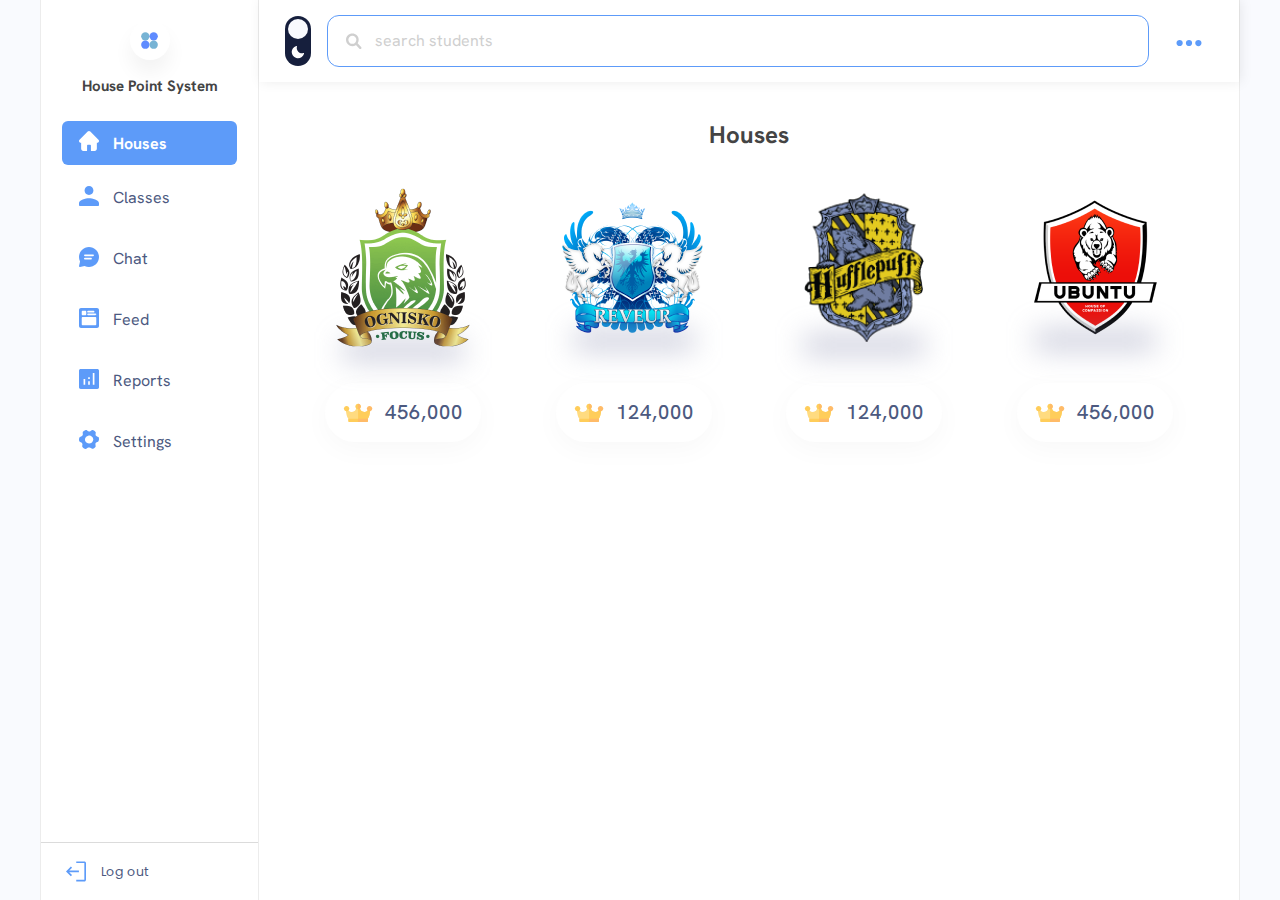
==== commit 6601f35f: "switch button added" ====
--- a/index.html
+++ b/index.html
@@ -77,7 +77,7 @@
                         </li>
 
                         <li class="sidebar__menu-item">
-                            <a href="#" class="sidebar__menu-link">
+                            <a href="./news-feed.html" class="sidebar__menu-link">
                                 <span class="sidebar__menu-icon">
                                     <svg width="20" height="20" viewBox="0 0 20 20" fill="none" xmlns="http://www.w3.org/2000/svg">
                                     <path d="M4.55556 15.6389H6.22222V9.94444H4.55556V15.6389ZM13.7778 15.6389H15.4444V3.97222H13.7778V15.6389ZM9.16667 15.6389H10.8333V12.3611H9.16667V15.6389ZM9.16667 9.94444H10.8333V8.27778H9.16667V9.94444ZM1.66667 20C1.22222 20 0.833333 19.8333 0.5 19.5C0.166667 19.1667 0 18.7778 0 18.3333V1.66667C0 1.22222 0.166667 0.833333 0.5 0.5C0.833333 0.166667 1.22222 0 1.66667 0H18.3333C18.7778 0 19.1667 0.166667 19.5 0.5C19.8333 0.833333 20 1.22222 20 1.66667V18.3333C20 18.7778 19.8333 19.1667 19.5 19.5C19.1667 19.8333 18.7778 20 18.3333 20H1.66667Z" fill="currentColor"/>
@@ -97,10 +97,6 @@
                                 <span>Settings</span>
                             </a>
                         </li>
-
-                        <li class="sidebar__menu-item">
-                            <button id="dark-light-mode">Dark mode</button>
-                        </li>
                     </ul>
                 </nav>
             </div>
@@ -119,6 +115,28 @@
 
             <!-- ================ Search Start ================== -->
             <section class="search">
+
+                <div class="switch">
+                    <input class="switch__checkbox" id="darkmode" type="checkbox" />
+                    <label class="switch__label" for="darkmode">
+                        <svg class="switch__label-icon" width="1em" height="1em" viewBox="0 0 24 24" fill="none" xmlns="http://www.w3.org/2000/svg">
+                            <circle cx="11.9998" cy="11.9998" r="5.75375" fill="currentColor" />
+                                <g>
+                                    <circle cx="3.08982" cy="6.85502" r="1.71143" transform="rotate(-60 3.08982 6.85502)" fill="currentColor" />
+                                    <circle cx="3.0903" cy="17.1436" r="1.71143" transform="rotate(-120 3.0903 17.1436)" fill="currentColor" />
+                                    <circle cx="12" cy="22.2881" r="1.71143" fill="currentColor" />
+                                    <circle cx="20.9101" cy="17.1436" r="1.71143" transform="rotate(-60 20.9101 17.1436)" fill="currentColor" />
+                                    <circle cx="20.9101" cy="6.8555" r="1.71143" transform="rotate(-120 20.9101 6.8555)" fill="currentColor" />
+                                    <circle cx="12" cy="1.71143" r="1.71143" fill="currentColor" />
+                                </g>
+                            </circle>
+                        </svg>
+                        <svg class="switch__label-icon" xmlns="http://www.w3.org/2000/svg" width="1em" height="1em" viewBox="0 0 50 50">
+                            <path d="M 43.81 29.354 C 43.688 28.958 43.413 28.626 43.046 28.432 C 42.679 28.238 42.251 28.198 41.854 28.321 C 36.161 29.886 30.067 28.272 25.894 24.096 C 21.722 19.92 20.113 13.824 21.683 8.133 C 21.848 7.582 21.697 6.985 21.29 6.578 C 20.884 6.172 20.287 6.022 19.736 6.187 C 10.659 8.728 4.691 17.389 5.55 26.776 C 6.408 36.163 13.847 43.598 23.235 44.451 C 32.622 45.304 41.28 39.332 43.816 30.253 C 43.902 29.96 43.9 29.647 43.81 29.354 Z" fill="currentColor" />
+                        </svg>
+                    </label>
+                </div>
+
                 <form class="search__form">
                     <div class="search__form-row">
                         <img src="./images/search-icon.svg" class="search__form-icon" alt="Search icon">
@@ -1198,7 +1216,7 @@
                 <div class="mobile-menu__dropdown-container">
                     <ul class="mobile-menu__dropdown-list">
                         <li class="mobile-menu__dropdown-item">
-                            <a href="#" class="mobile-menu__dropdown-link">
+                            <a href="./news-feed.html" class="mobile-menu__dropdown-link">
                                 <span class="icon">
                                     <svg width="20" height="20" viewBox="0 0 20 20" fill="none" xmlns="http://www.w3.org/2000/svg">
                                     <path d="M4.55556 15.6389H6.22222V9.94444H4.55556V15.6389ZM13.7778 15.6389H15.4444V3.97222H13.7778V15.6389ZM9.16667 15.6389H10.8333V12.3611H9.16667V15.6389ZM9.16667 9.94444H10.8333V8.27778H9.16667V9.94444ZM1.66667 20C1.22222 20 0.833333 19.8333 0.5 19.5C0.166667 19.1667 0 18.7778 0 18.3333V1.66667C0 1.22222 0.166667 0.833333 0.5 0.5C0.833333 0.166667 1.22222 0 1.66667 0H18.3333C18.7778 0 19.1667 0.166667 19.5 0.5C19.8333 0.833333 20 1.22222 20 1.66667V18.3333C20 18.7778 19.8333 19.1667 19.5 19.5C19.1667 19.8333 18.7778 20 18.3333 20H1.66667Z" fill="currentColor"/>
--- a/css/style.css
+++ b/css/style.css
@@ -10,7 +10,6 @@
     --menu-bg: #ffffff;
     --search-input-bg: #ffffff;
     --search-bg: #F0F2F9;
-
 
     --text-color:#4C5980;
     --text-color-secondary: #ffffff;
@@ -42,9 +41,6 @@
 
     --line-color: #9C9EB910;
 
-    
-
-
     --modal-header-bg: #F0F0F0;
 
     --classes-bg: #B0B1C7;
@@ -87,9 +83,6 @@
 
     --brown: #ECF0FF;
     --brown-700: #ECF0FF;
-
-    
-
 
     --modal-header-bg: #191C1D;
 
@@ -132,7 +125,6 @@
     line-height: 21px;
     font-weight: 400;
     color: var(--text-color);
-    min-height: 100vh;
     overscroll-behavior: none;
 }
 
@@ -300,7 +292,6 @@
 
 @media screen and (max-width: 1199.98px) {
     .layout {
-        overflow: hidden;
         border: none;
     }
 }
@@ -437,8 +428,8 @@
     display: flex;
     align-items: center;
     background-color: var(--main-content-background);
-    padding: 15px 40px;
-    padding-right: 27px;
+    padding: 15px 26px;
+    /* padding-right: 27px; */
     box-shadow: 2px 0px 12px rgba(0, 0, 0, 0.08);
     z-index: 200;
 }
@@ -450,8 +441,57 @@
     width: 20px;
     height: 20px;
     color: var(--text-color);
-    margin-right: 23px;
+    margin-right: 4px;
     transform: translateX(-7px);
+}
+
+.switch {
+    margin-right: 16px;
+}
+
+.switch__checkbox {
+    display: none;
+}
+
+.switch__label {
+    position: relative;
+    display: flex;
+    flex-direction: column;
+    justify-content: space-between;
+    width: 26px;
+    height: 50px;
+    background: var(--news-color);
+    border-radius: 26px;
+    padding: 6px 5px;
+    color: var(--menu-bg);
+    transition: all 0.4s ease;
+    outline: 0;
+    cursor: pointer;
+    -webkit-user-select: none;
+    -moz-user-select: none;
+    -ms-user-select: none;
+    user-select: none;
+}
+
+.switch__label::after {
+    content: "";
+    position: absolute;
+    left: 3px;
+    top: 3px;
+    display: block;
+    width: 20px;
+    height: 20px;
+    background: var(--body-background);
+    border-radius: 50%;
+    transition: all 0.3s ease;
+}
+
+.switch__checkbox:checked ~ .switch__label::after {
+    transform: translateY(24px);
+}
+
+.switch__label-icon {
+    fill: var(--white);
 }
 
 .search__form {
@@ -619,13 +659,21 @@
     .search__form-icon {
         top: 16px;
     }
+
+    .switch__label {
+        height: 48px;
+    }
+
+    .switch__checkbox:checked ~ .switch__label::after {
+        transform: translateY(23px);
+    }
 }
 
 @media screen and (max-width: 767.98px) {
     .search {
         box-shadow: unset;
         border-bottom: 1px solid var(--news-line-color);
-        padding: 12px 28px;
+        padding: 12px 16px;
     }
     .search__back-link {
         margin-right: 16px;
@@ -808,9 +856,7 @@
 }
 
 .houses-wrapper {
-    height: 100%;
     padding: 40px;
-    overflow-y: auto;
 }
 
 .houses__cards {
@@ -894,15 +940,13 @@
 @media screen and (max-width: 991.98px) {
     .houses {
         height: calc(100% - 78px);
-    }
-    .houses-wrapper {
-        padding-bottom: 75px;
+        padding-bottom: 63px;
     }
 }
 
 @media screen and (max-width: 767.98px) {
     .houses {
-        height: calc(100% - 74px);
+        height: calc(100% - 73px);
     }
     .houses__cards {
         grid-template-columns: repeat(2, 1fr);
@@ -915,7 +959,7 @@
 
 @media screen and (max-width: 575.98px) {
     .houses {
-        height: calc(100% - 70px);
+        height: calc(100% - 73px);
     }
     .houses__card-footer {
         padding-top: 8px;
@@ -2962,8 +3006,8 @@
 
 @media screen and (max-width: 991.98px) {
     .classes {
-        height: calc(100% - 63px);
-        padding-bottom: 75px;
+        height: calc(100% - 78px);
+        padding-bottom: 63px;
     }
     .classes__tabs-btn {
         padding: 26px 20px;
@@ -2978,6 +3022,9 @@
 }
 
 @media screen and (max-width: 767.98px) {
+    .classes {
+        height: calc(100% - 73px);
+    }
     .classes.classes-page {
         background-color: var(--body-background);
     }
@@ -3004,6 +3051,7 @@
     }
     .classes__main-content {
         padding-top: 0;
+        padding-bottom: 16px;
     }
     .classes__content h3 {
         font-size: 22px;
